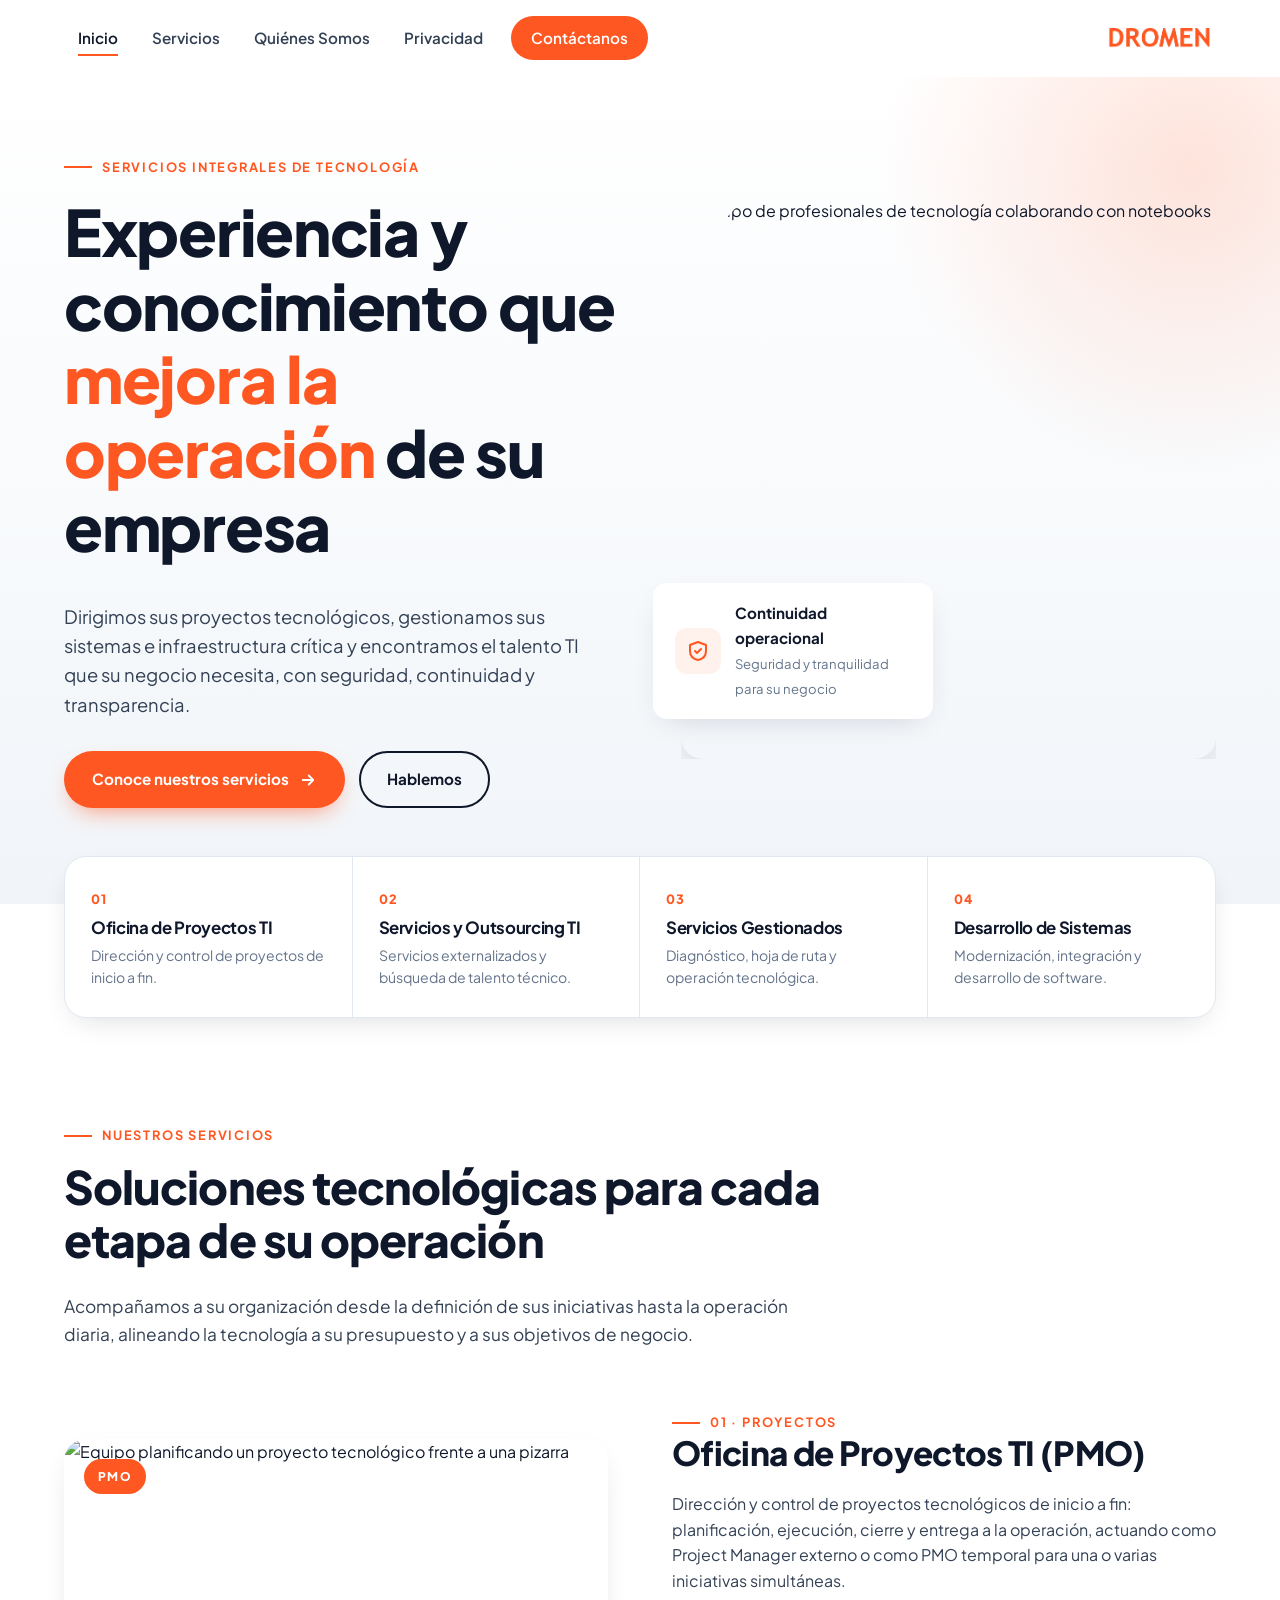
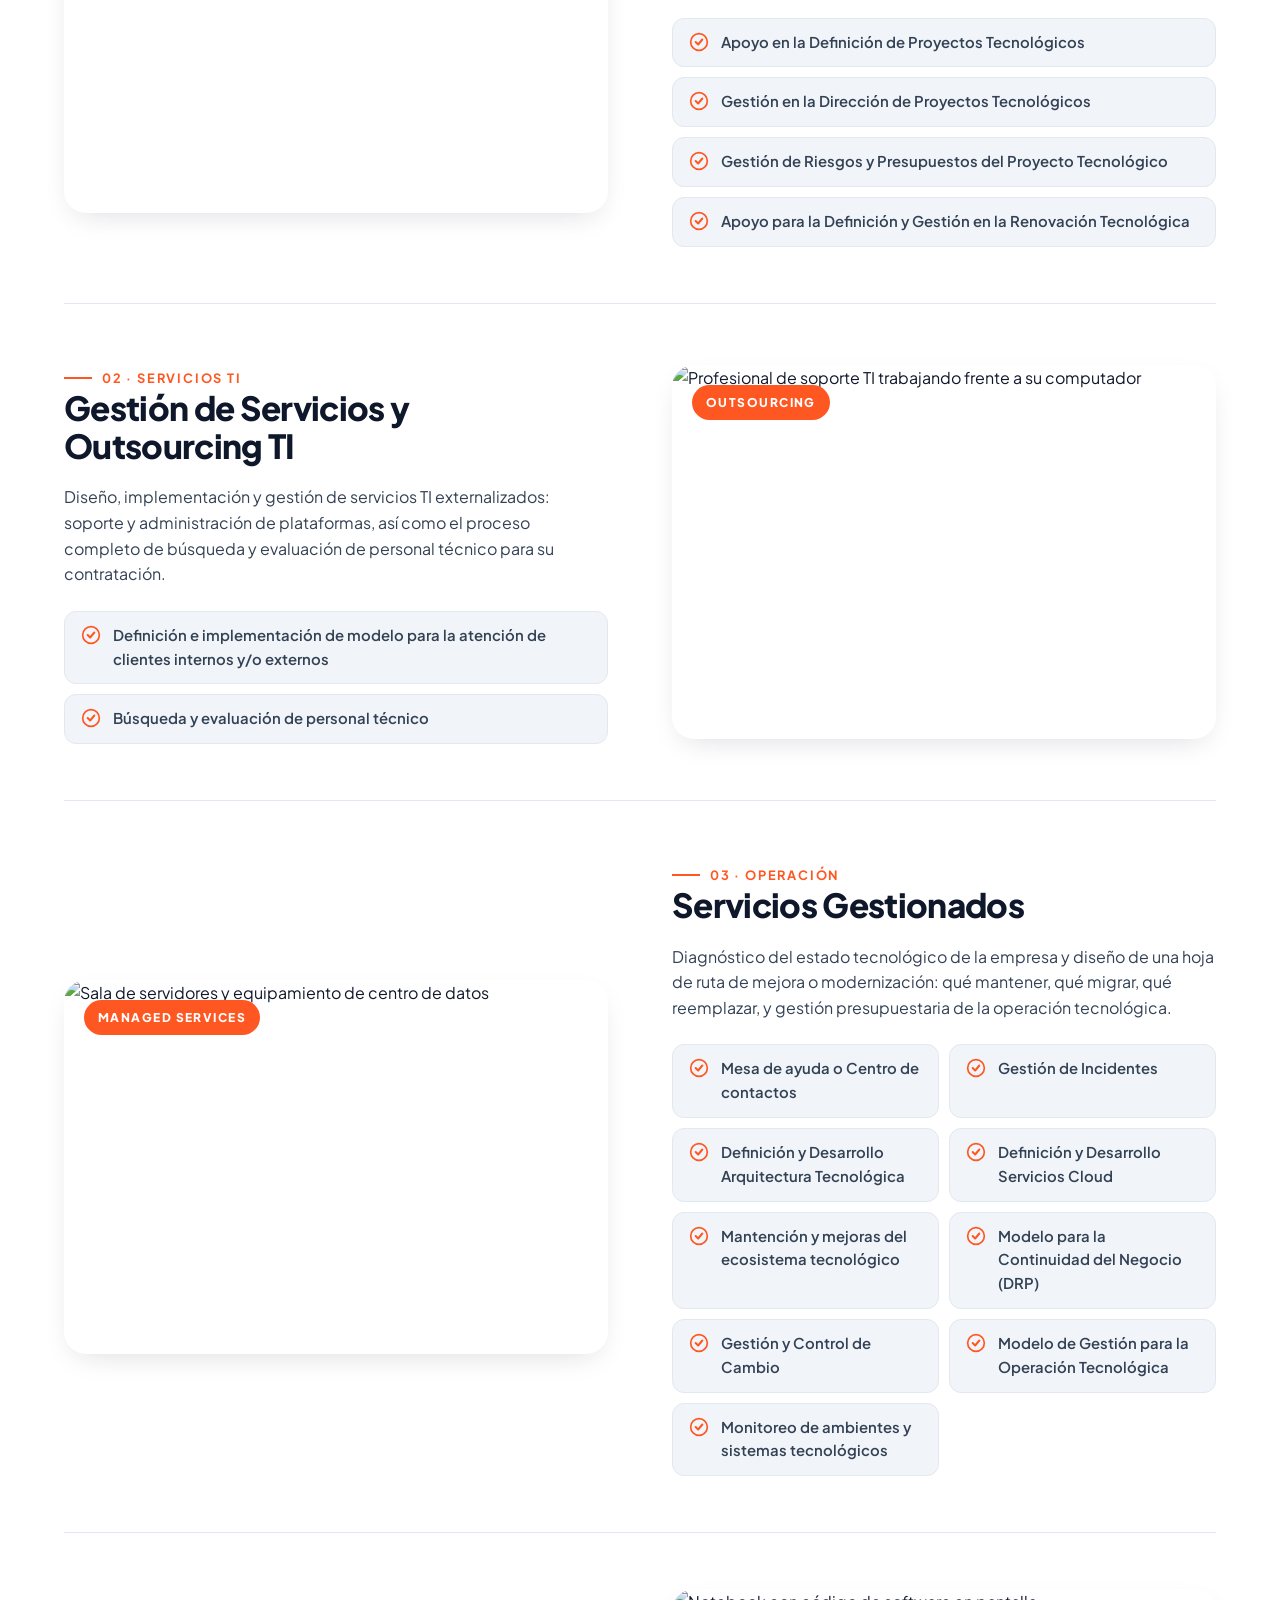
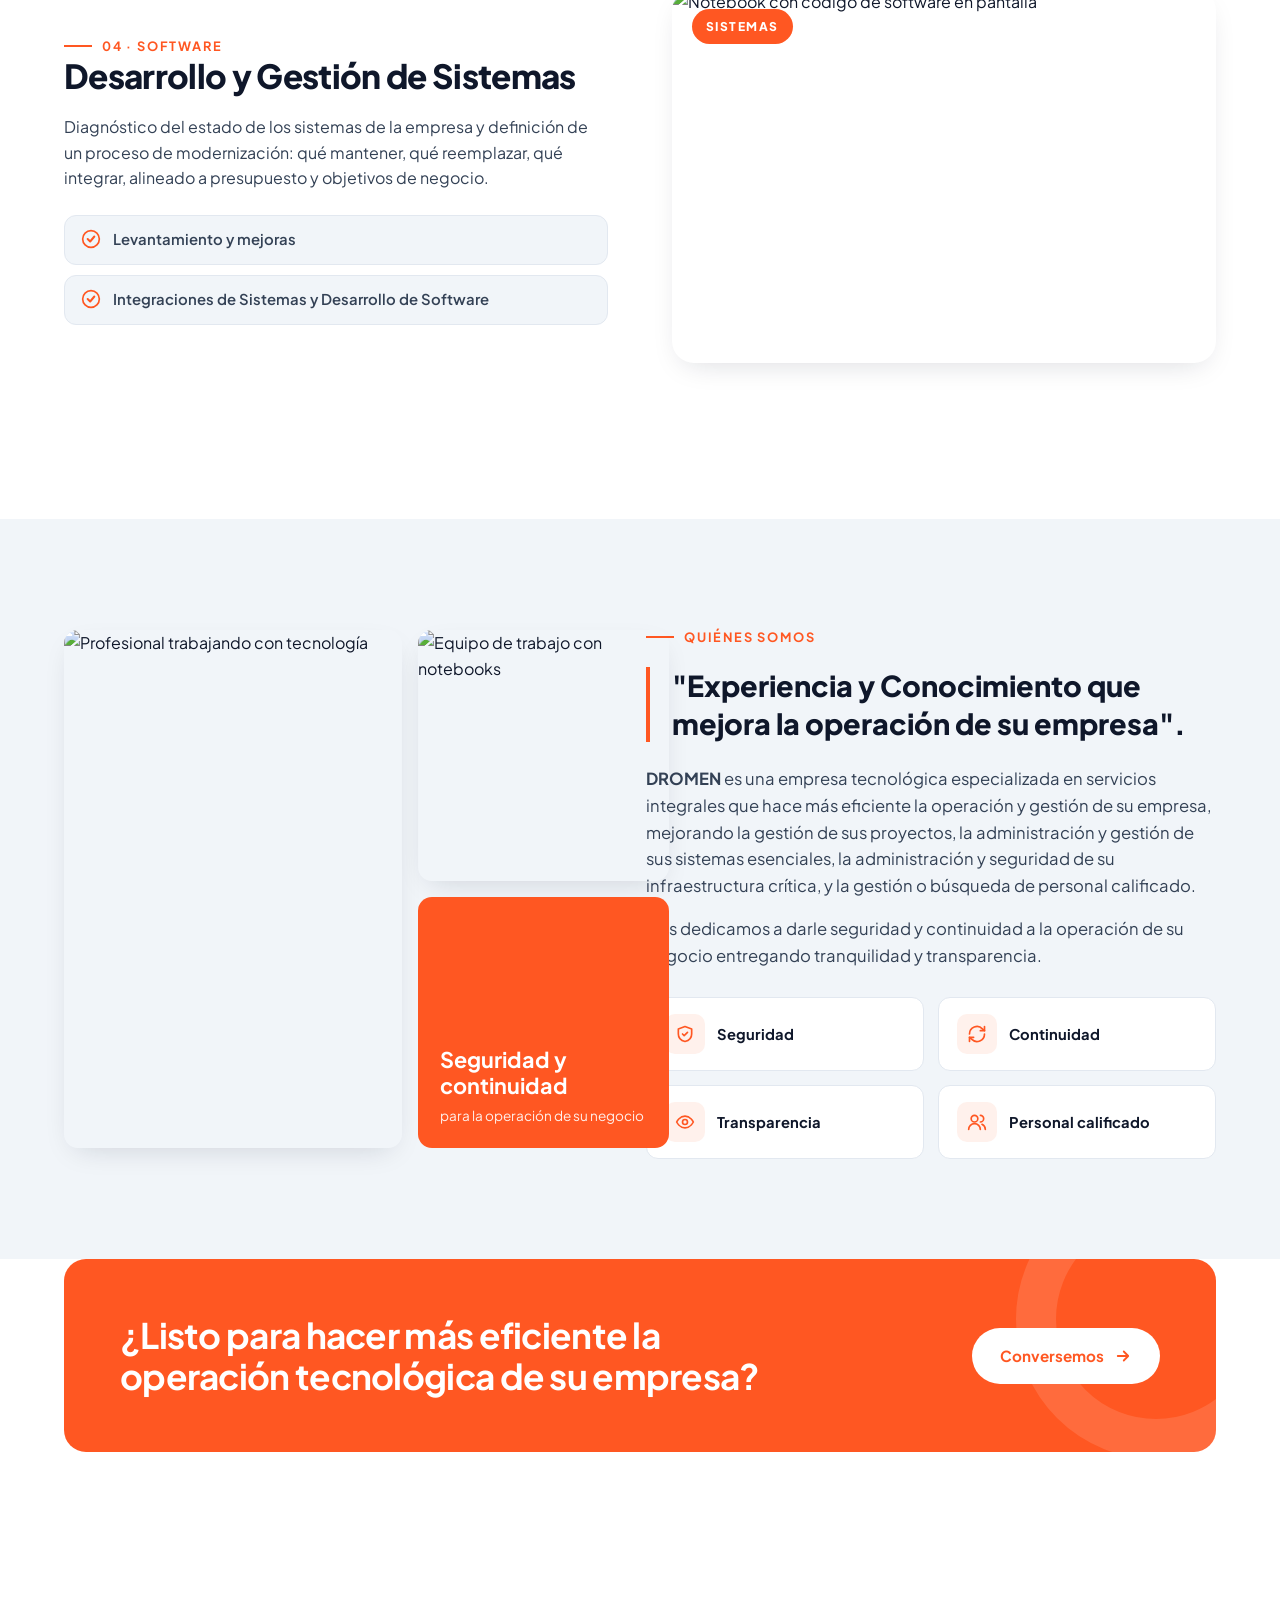
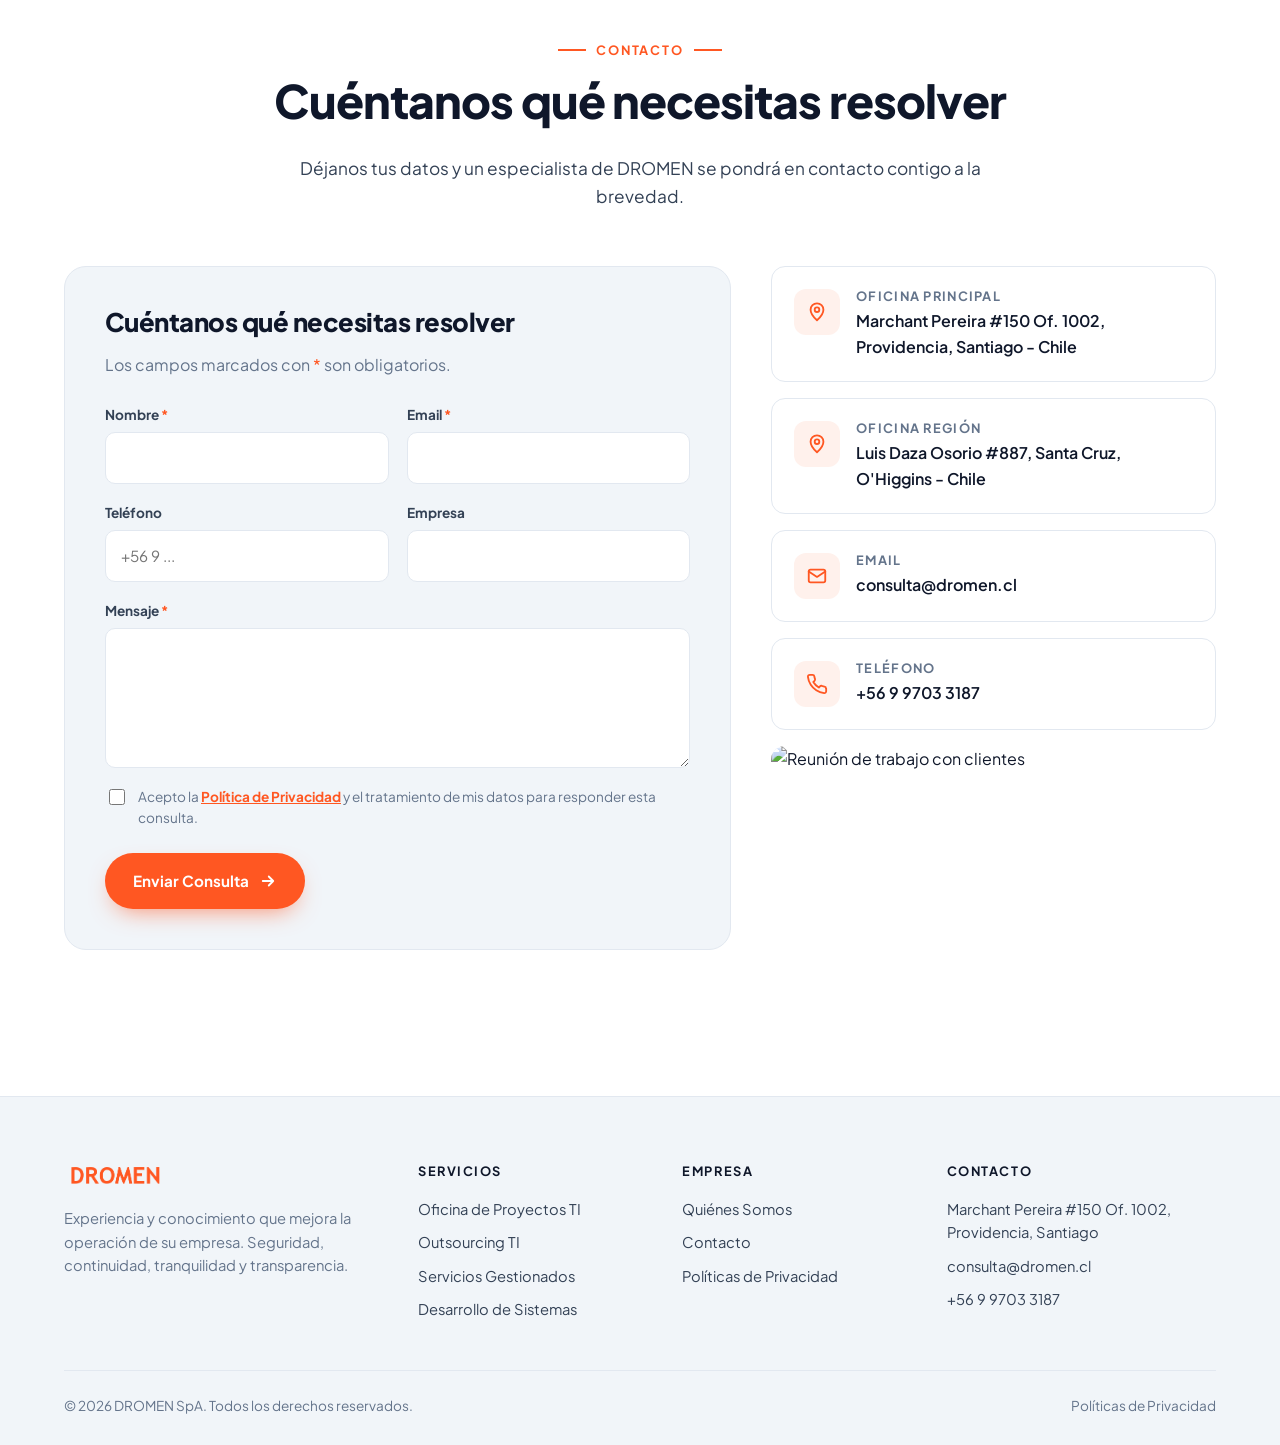
==== index.html @ 7f33d0d7 "Add DROMEN corporate website Responsive static site with home page (hero, services, about us, contac" ====
<!DOCTYPE html>
<html lang="es">
<head>
  <meta charset="UTF-8">
  <meta name="viewport" content="width=device-width, initial-scale=1.0">
  <title>DROMEN | Servicios Integrales de Tecnología</title>
  <meta name="description" content="DROMEN: Oficina de Proyectos TI (PMO), Outsourcing TI, Servicios Gestionados y Desarrollo de Sistemas. Experiencia y conocimiento que mejora la operación de su empresa.">
  <meta name="theme-color" content="#FF5722">
  <link rel="icon" type="image/png" href="assets/img/logo-dromen.png">
  <link rel="preconnect" href="https://fonts.googleapis.com">
  <link rel="preconnect" href="https://fonts.gstatic.com" crossorigin>
  <link href="https://fonts.googleapis.com/css2?family=Plus+Jakarta+Sans:wght@400;500;600;700;800&display=swap" rel="stylesheet">
  <link rel="stylesheet" href="assets/css/styles.css">
</head>
<body>

  <!-- Iconos SVG reutilizables -->
  <svg width="0" height="0" style="position:absolute" aria-hidden="true">
    <symbol id="i-check" viewBox="0 0 24 24" fill="none" stroke="currentColor" stroke-width="2.4" stroke-linecap="round" stroke-linejoin="round"><circle cx="12" cy="12" r="10" stroke-width="2"/><path d="m8 12 3 3 5-6"/></symbol>
    <symbol id="i-arrow" viewBox="0 0 24 24" fill="none" stroke="currentColor" stroke-width="2.4" stroke-linecap="round" stroke-linejoin="round"><path d="M5 12h14M13 6l6 6-6 6"/></symbol>
    <symbol id="i-shield" viewBox="0 0 24 24" fill="none" stroke="currentColor" stroke-width="2" stroke-linecap="round" stroke-linejoin="round"><path d="M12 3 4 6v6c0 5 3.5 8 8 9 4.5-1 8-4 8-9V6l-8-3Z"/><path d="m9 12 2 2 4-4"/></symbol>
    <symbol id="i-pin" viewBox="0 0 24 24" fill="none" stroke="currentColor" stroke-width="2" stroke-linecap="round" stroke-linejoin="round"><path d="M12 21s-7-6.2-7-11.5A7 7 0 0 1 19 9.5C19 14.8 12 21 12 21Z"/><circle cx="12" cy="9.5" r="2.5"/></symbol>
    <symbol id="i-mail" viewBox="0 0 24 24" fill="none" stroke="currentColor" stroke-width="2" stroke-linecap="round" stroke-linejoin="round"><rect x="3" y="5" width="18" height="14" rx="2"/><path d="m3 7 9 6 9-6"/></symbol>
    <symbol id="i-phone" viewBox="0 0 24 24" fill="none" stroke="currentColor" stroke-width="2" stroke-linecap="round" stroke-linejoin="round"><path d="M22 16.9v3a2 2 0 0 1-2.2 2 19.8 19.8 0 0 1-8.6-3.1 19.5 19.5 0 0 1-6-6A19.8 19.8 0 0 1 2.1 4.2 2 2 0 0 1 4.1 2h3a2 2 0 0 1 2 1.7c.1.9.4 1.8.7 2.7a2 2 0 0 1-.5 2.1L8 9.8a16 16 0 0 0 6 6l1.3-1.3a2 2 0 0 1 2.1-.4c.9.3 1.8.6 2.7.7a2 2 0 0 1 1.7 2Z"/></symbol>
    <symbol id="i-eye" viewBox="0 0 24 24" fill="none" stroke="currentColor" stroke-width="2" stroke-linecap="round" stroke-linejoin="round"><path d="M2 12s3.5-7 10-7 10 7 10 7-3.5 7-10 7S2 12 2 12Z"/><circle cx="12" cy="12" r="3"/></symbol>
    <symbol id="i-refresh" viewBox="0 0 24 24" fill="none" stroke="currentColor" stroke-width="2" stroke-linecap="round" stroke-linejoin="round"><path d="M21 12a9 9 0 0 1-15.5 6.2L3 16M3 12a9 9 0 0 1 15.5-6.2L21 8"/><path d="M21 3v5h-5M3 21v-5h5"/></symbol>
    <symbol id="i-users" viewBox="0 0 24 24" fill="none" stroke="currentColor" stroke-width="2" stroke-linecap="round" stroke-linejoin="round"><circle cx="9" cy="8" r="4"/><path d="M2 21a7 7 0 0 1 14 0M16 4a4 4 0 0 1 0 8M22 21a7 7 0 0 0-4-6.3"/></symbol>
    <symbol id="i-up" viewBox="0 0 24 24" fill="none" stroke="currentColor" stroke-width="2.4" stroke-linecap="round" stroke-linejoin="round"><path d="M12 19V5M6 11l6-6 6 6"/></symbol>
  </svg>

  <!-- ================= HEADER ================= -->
  <header class="site-header" id="top">
    <div class="container header-inner">
      <button class="nav-toggle" aria-label="Abrir menú" aria-expanded="false" aria-controls="main-nav">
        <span></span><span></span><span></span>
      </button>
      <nav class="main-nav" id="main-nav" aria-label="Navegación principal">
        <ul>
          <li><a href="#inicio">Inicio</a></li>
          <li><a href="#servicios">Servicios</a></li>
          <li><a href="#nosotros">Quiénes Somos</a></li>
          <li><a href="privacidad.html">Privacidad</a></li>
          <li><a href="#contacto" class="nav-cta">Contáctanos</a></li>
        </ul>
      </nav>
      <a href="#inicio" class="logo" aria-label="DROMEN - Inicio">
        <img src="assets/img/logo-dromen.png" alt="DROMEN" width="190" height="42">
      </a>
    </div>
  </header>

  <main>
    <!-- ================= HERO ================= -->
    <section class="hero" id="inicio">
      <div class="container hero-grid">
        <div class="hero-text reveal">
          <span class="eyebrow">Servicios integrales de tecnología</span>
          <h1>Experiencia y conocimiento que <span class="accent">mejora la operación</span> de su empresa</h1>
          <p class="hero-lead">Dirigimos sus proyectos tecnológicos, gestionamos sus sistemas e infraestructura crítica y encontramos el talento TI que su negocio necesita, con seguridad, continuidad y transparencia.</p>
          <div class="hero-actions">
            <a href="#servicios" class="btn btn-primary">Conoce nuestros servicios <svg><use href="#i-arrow"/></svg></a>
            <a href="#contacto" class="btn btn-outline">Hablemos</a>
          </div>
        </div>
        <div class="hero-media reveal">
          <div class="hero-deco"></div>
          <img class="main-img" src="https://images.unsplash.com/photo-1522071820081-009f0129c71c?auto=format&fit=crop&w=1100&q=75" alt="Equipo de profesionales de tecnología colaborando con notebooks">
          <div class="hero-badge">
            <div class="ico"><svg><use href="#i-shield"/></svg></div>
            <div><strong>Continuidad operacional</strong><span>Seguridad y tranquilidad para su negocio</span></div>
          </div>
        </div>
      </div>
    </section>

    <!-- ================= PILARES ================= -->
    <div class="pillars">
      <div class="container">
        <div class="pillars-grid reveal">
          <a class="pillar" href="#pmo"><span class="num">01</span><h3>Oficina de Proyectos TI</h3><p>Dirección y control de proyectos de inicio a fin.</p></a>
          <a class="pillar" href="#outsourcing"><span class="num">02</span><h3>Servicios y Outsourcing TI</h3><p>Servicios externalizados y búsqueda de talento técnico.</p></a>
          <a class="pillar" href="#gestionados"><span class="num">03</span><h3>Servicios Gestionados</h3><p>Diagnóstico, hoja de ruta y operación tecnológica.</p></a>
          <a class="pillar" href="#sistemas"><span class="num">04</span><h3>Desarrollo de Sistemas</h3><p>Modernización, integración y desarrollo de software.</p></a>
        </div>
      </div>
    </div>

    <!-- ================= SERVICIOS ================= -->
    <section class="services" id="servicios">
      <div class="container">
        <div class="section-head reveal">
          <span class="eyebrow">Nuestros servicios</span>
          <h2>Soluciones tecnológicas para cada etapa de su operación</h2>
          <p>Acompañamos a su organización desde la definición de sus iniciativas hasta la operación diaria, alineando la tecnología a su presupuesto y a sus objetivos de negocio.</p>
        </div>

        <!-- PMO -->
        <article class="service reveal" id="pmo">
          <div class="service-media">
            <img src="https://images.unsplash.com/photo-1552664730-d307ca884978?auto=format&fit=crop&w=1000&q=75" alt="Equipo planificando un proyecto tecnológico frente a una pizarra" loading="lazy">
            <span class="tag">PMO</span>
          </div>
          <div class="service-body">
            <span class="eyebrow">01 · Proyectos</span>
            <h3>Oficina de Proyectos TI (PMO)</h3>
            <p>Dirección y control de proyectos tecnológicos de inicio a fin: planificación, ejecución, cierre y entrega a la operación, actuando como Project Manager externo o como PMO temporal para una o varias iniciativas simultáneas.</p>
            <ul class="service-list">
              <li><svg><use href="#i-check"/></svg>Apoyo en la Definición de Proyectos Tecnológicos</li>
              <li><svg><use href="#i-check"/></svg>Gestión en la Dirección de Proyectos Tecnológicos</li>
              <li><svg><use href="#i-check"/></svg>Gestión de Riesgos y Presupuestos del Proyecto Tecnológico</li>
              <li><svg><use href="#i-check"/></svg>Apoyo para la Definición y Gestión en la Renovación Tecnológica</li>
            </ul>
          </div>
        </article>

        <!-- Outsourcing -->
        <article class="service reverse reveal" id="outsourcing">
          <div class="service-media">
            <img src="https://images.unsplash.com/photo-1573164713714-d95e436ab8d6?auto=format&fit=crop&w=1000&q=75" alt="Profesional de soporte TI trabajando frente a su computador" loading="lazy">
            <span class="tag">OUTSOURCING</span>
          </div>
          <div class="service-body">
            <span class="eyebrow">02 · Servicios TI</span>
            <h3>Gestión de Servicios y Outsourcing TI</h3>
            <p>Diseño, implementación y gestión de servicios TI externalizados: soporte y administración de plataformas, así como el proceso completo de búsqueda y evaluación de personal técnico para su contratación.</p>
            <ul class="service-list">
              <li><svg><use href="#i-check"/></svg>Definición e implementación de modelo para la atención de clientes internos y/o externos</li>
              <li><svg><use href="#i-check"/></svg>Búsqueda y evaluación de personal técnico</li>
            </ul>
          </div>
        </article>

        <!-- Servicios Gestionados -->
        <article class="service reveal" id="gestionados">
          <div class="service-media">
            <img src="https://images.unsplash.com/photo-1558494949-ef010cbdcc31?auto=format&fit=crop&w=1000&q=75" alt="Sala de servidores y equipamiento de centro de datos" loading="lazy">
            <span class="tag">MANAGED SERVICES</span>
          </div>
          <div class="service-body">
            <span class="eyebrow">03 · Operación</span>
            <h3>Servicios Gestionados</h3>
            <p>Diagnóstico del estado tecnológico de la empresa y diseño de una hoja de ruta de mejora o modernización: qué mantener, qué migrar, qué reemplazar, y gestión presupuestaria de la operación tecnológica.</p>
            <ul class="service-list cols">
              <li><svg><use href="#i-check"/></svg>Mesa de ayuda o Centro de contactos</li>
              <li><svg><use href="#i-check"/></svg>Gestión de Incidentes</li>
              <li><svg><use href="#i-check"/></svg>Definición y Desarrollo Arquitectura Tecnológica</li>
              <li><svg><use href="#i-check"/></svg>Definición y Desarrollo Servicios Cloud</li>
              <li><svg><use href="#i-check"/></svg>Mantención y mejoras del ecosistema tecnológico</li>
              <li><svg><use href="#i-check"/></svg>Modelo para la Continuidad del Negocio (DRP)</li>
              <li><svg><use href="#i-check"/></svg>Gestión y Control de Cambio</li>
              <li><svg><use href="#i-check"/></svg>Modelo de Gestión para la Operación Tecnológica</li>
              <li><svg><use href="#i-check"/></svg>Monitoreo de ambientes y sistemas tecnológicos</li>
            </ul>
          </div>
        </article>

        <!-- Sistemas -->
        <article class="service reverse reveal" id="sistemas">
          <div class="service-media">
            <img src="https://images.unsplash.com/photo-1517694712202-14dd9538aa97?auto=format&fit=crop&w=1000&q=75" alt="Notebook con código de software en pantalla" loading="lazy">
            <span class="tag">SISTEMAS</span>
          </div>
          <div class="service-body">
            <span class="eyebrow">04 · Software</span>
            <h3>Desarrollo y Gestión de Sistemas</h3>
            <p>Diagnóstico del estado de los sistemas de la empresa y definición de un proceso de modernización: qué mantener, qué reemplazar, qué integrar, alineado a presupuesto y objetivos de negocio.</p>
            <ul class="service-list">
              <li><svg><use href="#i-check"/></svg>Levantamiento y mejoras</li>
              <li><svg><use href="#i-check"/></svg>Integraciones de Sistemas y Desarrollo de Software</li>
            </ul>
          </div>
        </article>
      </div>
    </section>

    <!-- ================= QUIÉNES SOMOS ================= -->
    <section class="about" id="nosotros">
      <div class="container about-grid">
        <div class="about-media reveal">
          <img class="tall" src="https://images.unsplash.com/photo-1581091226825-a6a2a5aee158?auto=format&fit=crop&w=700&q=75" alt="Profesional trabajando con tecnología" loading="lazy">
          <img class="short" src="https://images.unsplash.com/photo-1519389950473-47ba0277781c?auto=format&fit=crop&w=600&q=75" alt="Equipo de trabajo con notebooks" loading="lazy">
          <div class="stat"><strong>Seguridad y continuidad</strong><span>para la operación de su negocio</span></div>
        </div>
        <div class="about-body reveal">
          <span class="eyebrow">Quiénes somos</span>
          <blockquote>"Experiencia y Conocimiento que mejora la operación de su empresa".</blockquote>
          <p><strong>DROMEN</strong> es una empresa tecnológica especializada en servicios integrales que hace más eficiente la operación y gestión de su empresa, mejorando la gestión de sus proyectos, la administración y gestión de sus sistemas esenciales, la administración y seguridad de su infraestructura crítica, y la gestión o búsqueda de personal calificado.</p>
          <p>Nos dedicamos a darle seguridad y continuidad a la operación de su negocio entregando tranquilidad y transparencia.</p>
          <div class="values">
            <div class="value"><div class="ico"><svg><use href="#i-shield"/></svg></div><strong>Seguridad</strong></div>
            <div class="value"><div class="ico"><svg><use href="#i-refresh"/></svg></div><strong>Continuidad</strong></div>
            <div class="value"><div class="ico"><svg><use href="#i-eye"/></svg></div><strong>Transparencia</strong></div>
            <div class="value"><div class="ico"><svg><use href="#i-users"/></svg></div><strong>Personal calificado</strong></div>
          </div>
        </div>
      </div>
    </section>

    <!-- ================= CTA ================= -->
    <div class="cta-band">
      <div class="container">
        <div class="cta-inner reveal">
          <h2>¿Listo para hacer más eficiente la operación tecnológica de su empresa?</h2>
          <a href="#contacto" class="btn">Conversemos <svg><use href="#i-arrow"/></svg></a>
        </div>
      </div>
    </div>

    <!-- ================= CONTACTO ================= -->
    <section class="contact" id="contacto">
      <div class="container">
        <div class="section-head center reveal">
          <span class="eyebrow">Contacto</span>
          <h2>Cuéntanos qué necesitas resolver</h2>
          <p>Déjanos tus datos y un especialista de DROMEN se pondrá en contacto contigo a la brevedad.</p>
        </div>

        <div class="contact-grid">
          <form class="contact-form reveal" id="contact-form" novalidate>
            <h3>Cuéntanos qué necesitas resolver</h3>
            <p class="sub">Los campos marcados con <span style="color:var(--primary)">*</span> son obligatorios.</p>
            <div class="form-grid">
              <div class="field">
                <label for="nombre">Nombre <span class="req">*</span></label>
                <input type="text" id="nombre" name="Nombre" autocomplete="name" required>
                <span class="error">Ingresa tu nombre.</span>
              </div>
              <div class="field">
                <label for="email">Email <span class="req">*</span></label>
                <input type="email" id="email" name="Email" autocomplete="email" required>
                <span class="error">Ingresa un email válido.</span>
              </div>
              <div class="field">
                <label for="telefono">Teléfono</label>
                <input type="tel" id="telefono" name="Teléfono" autocomplete="tel" placeholder="+56 9 ...">
                <span class="error">Ingresa un teléfono válido.</span>
              </div>
              <div class="field">
                <label for="empresa">Empresa</label>
                <input type="text" id="empresa" name="Empresa" autocomplete="organization">
              </div>
              <div class="field full">
                <label for="mensaje">Mensaje <span class="req">*</span></label>
                <textarea id="mensaje" name="Mensaje" required></textarea>
                <span class="error">Cuéntanos brevemente qué necesitas.</span>
              </div>
              <label class="consent">
                <input type="checkbox" id="consent" required>
                <span>Acepto la <a href="privacidad.html" target="_blank" rel="noopener">Política de Privacidad</a> y el tratamiento de mis datos para responder esta consulta.</span>
              </label>
              <input type="text" name="_honey" class="hp" tabindex="-1" autocomplete="off" aria-hidden="true">
            </div>
            <div class="form-actions">
              <button type="submit" class="btn btn-primary" id="submit-btn">Enviar Consulta <svg><use href="#i-arrow"/></svg></button>
              <div class="form-status" id="form-status" role="status" aria-live="polite"></div>
            </div>
          </form>

          <aside class="contact-info reveal" aria-label="Datos de contacto">
            <div class="info-card">
              <div class="ico"><svg><use href="#i-pin"/></svg></div>
              <div><h4>Oficina Principal</h4><p>Marchant Pereira #150 Of. 1002, Providencia, Santiago - Chile</p></div>
            </div>
            <div class="info-card">
              <div class="ico"><svg><use href="#i-pin"/></svg></div>
              <div><h4>Oficina Región</h4><p>Luis Daza Osorio #887, Santa Cruz, O'Higgins - Chile</p></div>
            </div>
            <div class="info-card">
              <div class="ico"><svg><use href="#i-mail"/></svg></div>
              <div><h4>Email</h4><a href="mailto:consulta@dromen.cl">consulta@dromen.cl</a></div>
            </div>
            <div class="info-card">
              <div class="ico"><svg><use href="#i-phone"/></svg></div>
              <div><h4>Teléfono</h4><a href="tel:+56997033187">+56 9 9703 3187</a></div>
            </div>
            <div class="contact-photo">
              <img src="https://images.unsplash.com/photo-1600880292203-757bb62b4baf?auto=format&fit=crop&w=800&q=75" alt="Reunión de trabajo con clientes" loading="lazy">
            </div>
          </aside>
        </div>
      </div>
    </section>
  </main>

  <!-- ================= FOOTER ================= -->
  <footer class="site-footer">
    <div class="container">
      <div class="footer-grid">
        <div>
          <a href="#inicio" class="logo"><img src="assets/img/logo-dromen.png" alt="DROMEN" width="160" height="35" style="height:30px"></a>
          <p>Experiencia y conocimiento que mejora la operación de su empresa. Seguridad, continuidad, tranquilidad y transparencia.</p>
        </div>
        <div>
          <h5>Servicios</h5>
          <ul>
            <li><a href="#pmo">Oficina de Proyectos TI</a></li>
            <li><a href="#outsourcing">Outsourcing TI</a></li>
            <li><a href="#gestionados">Servicios Gestionados</a></li>
            <li><a href="#sistemas">Desarrollo de Sistemas</a></li>
          </ul>
        </div>
        <div>
          <h5>Empresa</h5>
          <ul>
            <li><a href="#nosotros">Quiénes Somos</a></li>
            <li><a href="#contacto">Contacto</a></li>
            <li><a href="privacidad.html">Políticas de Privacidad</a></li>
          </ul>
        </div>
        <div>
          <h5>Contacto</h5>
          <ul>
            <li>Marchant Pereira #150 Of. 1002, Providencia, Santiago</li>
            <li><a href="mailto:consulta@dromen.cl">consulta@dromen.cl</a></li>
            <li><a href="tel:+56997033187">+56 9 9703 3187</a></li>
          </ul>
        </div>
      </div>
      <div class="footer-bottom">
        <span>© <span id="year">2026</span> DROMEN SpA. Todos los derechos reservados.</span>
        <a href="privacidad.html">Políticas de Privacidad</a>
      </div>
    </div>
  </footer>

  <button class="to-top" aria-label="Volver arriba"><svg><use href="#i-up"/></svg></button>

  <script src="assets/js/main.js"></script>
</body>
</html>
---- assets/css/styles.css ----
/* =========================================================
   DROMEN — Hoja de estilos principal
   Colores: #FF5722 (principal) · #F1F5F9 / #E2E8F0 (secundarios)
   ========================================================= */

:root {
  --primary: #FF5722;
  --primary-dark: #E64A19;
  --primary-soft: #FFF1EC;
  --bg: #FFFFFF;
  --bg-alt: #F1F5F9;
  --border: #E2E8F0;
  --ink: #0F172A;
  --ink-2: #334155;
  --muted: #64748B;
  --radius: 14px;
  --radius-lg: 22px;
  --shadow: 0 10px 30px -12px rgba(15, 23, 42, .18);
  --shadow-lg: 0 30px 60px -25px rgba(15, 23, 42, .30);
  --container: 1200px;
  --header-h: 76px;
}

*, *::before, *::after { box-sizing: border-box; }

html { scroll-behavior: smooth; scroll-padding-top: var(--header-h); }

body {
  margin: 0;
  font-family: "Plus Jakarta Sans", system-ui, -apple-system, "Segoe UI", Roboto, sans-serif;
  color: var(--ink);
  background: var(--bg);
  line-height: 1.6;
  -webkit-font-smoothing: antialiased;
}

img { max-width: 100%; display: block; }
a { color: inherit; text-decoration: none; }
h1, h2, h3, h4 { line-height: 1.15; margin: 0 0 .6em; letter-spacing: -.02em; }
p { margin: 0 0 1em; }

.container { width: 100%; max-width: var(--container); margin: 0 auto; padding: 0 24px; }

.eyebrow {
  display: inline-flex; align-items: center; gap: 10px;
  font-size: .8rem; font-weight: 700; letter-spacing: .14em; text-transform: uppercase;
  color: var(--primary);
}
.eyebrow::before { content: ""; width: 28px; height: 2px; background: var(--primary); }

.btn {
  display: inline-flex; align-items: center; justify-content: center; gap: 10px;
  padding: 14px 26px; border-radius: 999px; border: 2px solid transparent;
  font: inherit; font-weight: 700; font-size: .95rem; cursor: pointer;
  transition: background .2s, color .2s, border-color .2s, transform .2s, box-shadow .2s;
}
.btn svg { width: 18px; height: 18px; transition: transform .2s; }
.btn:hover svg { transform: translateX(4px); }
.btn-primary { background: var(--primary); color: #fff; box-shadow: 0 10px 24px -10px rgba(255, 87, 34, .7); }
.btn-primary:hover { background: var(--primary-dark); transform: translateY(-2px); }
.btn-outline { border-color: var(--ink); color: var(--ink); background: transparent; }
.btn-outline:hover { background: var(--ink); color: #fff; }

/* ---------- Header ---------- */
.site-header {
  position: sticky; top: 0; z-index: 100;
  background: rgba(255, 255, 255, .92);
  backdrop-filter: saturate(160%) blur(12px);
  border-bottom: 1px solid transparent;
  transition: border-color .3s, box-shadow .3s;
}
.site-header.scrolled { border-color: var(--border); box-shadow: 0 6px 20px -16px rgba(15, 23, 42, .4); }
.header-inner { height: var(--header-h); display: flex; align-items: center; justify-content: space-between; gap: 24px; }

.main-nav ul { list-style: none; display: flex; gap: 6px; margin: 0; padding: 0; }
.main-nav a {
  display: block; padding: 10px 14px; border-radius: 8px;
  font-weight: 600; font-size: .95rem; color: var(--ink-2);
  position: relative; transition: color .2s;
}
.main-nav a::after {
  content: ""; position: absolute; left: 14px; right: 14px; bottom: 4px; height: 2px;
  background: var(--primary); transform: scaleX(0); transform-origin: left; transition: transform .25s;
}
.main-nav a:hover, .main-nav a.active { color: var(--ink); }
.main-nav a:hover::after, .main-nav a.active::after { transform: scaleX(1); }
.main-nav .nav-cta { background: var(--primary); color: #fff; margin-left: 8px; border-radius: 999px; padding: 10px 20px; }
.main-nav .nav-cta::after { display: none; }
.main-nav .nav-cta:hover { background: var(--primary-dark); color: #fff; }

.logo { display: flex; align-items: center; margin-left: auto; }
.logo img { height: 34px; width: auto; }

.nav-toggle {
  display: none; width: 44px; height: 44px; border: 1px solid var(--border); border-radius: 10px;
  background: #fff; cursor: pointer; padding: 0; align-items: center; justify-content: center; flex-direction: column; gap: 5px;
}
.nav-toggle span { display: block; width: 20px; height: 2px; background: var(--ink); transition: transform .25s, opacity .25s; }
.nav-toggle[aria-expanded="true"] span:nth-child(1) { transform: translateY(7px) rotate(45deg); }
.nav-toggle[aria-expanded="true"] span:nth-child(2) { opacity: 0; }
.nav-toggle[aria-expanded="true"] span:nth-child(3) { transform: translateY(-7px) rotate(-45deg); }

/* ---------- Hero ---------- */
.hero {
  position: relative; overflow: hidden;
  background: linear-gradient(180deg, #fff 0%, var(--bg-alt) 100%);
  padding: 72px 0 96px;
}
.hero::before {
  content: ""; position: absolute; right: -220px; top: -220px; width: 620px; height: 620px; border-radius: 50%;
  background: radial-gradient(circle, rgba(255, 87, 34, .16) 0%, rgba(255, 87, 34, 0) 70%);
}
.hero-grid { position: relative; display: grid; grid-template-columns: 1.05fr 1fr; gap: 56px; align-items: center; }
.hero h1 { font-size: clamp(2.3rem, 5vw, 4rem); font-weight: 800; margin-top: 18px; }
.hero h1 .accent { color: var(--primary); }
.hero-lead { font-size: 1.15rem; color: var(--ink-2); max-width: 540px; margin-bottom: 32px; }
.hero-actions { display: flex; flex-wrap: wrap; gap: 14px; }

.hero-media { position: relative; }
.hero-media .main-img {
  border-radius: var(--radius-lg); box-shadow: var(--shadow-lg);
  aspect-ratio: 4 / 4.2; object-fit: cover; width: 100%;
  clip-path: polygon(12% 0, 100% 0, 100% 100%, 0 100%, 0 12%);
}
.hero-badge {
  position: absolute; left: -28px; bottom: 40px; background: #fff; border-radius: var(--radius);
  box-shadow: var(--shadow); padding: 18px 22px; display: flex; gap: 14px; align-items: center; max-width: 280px;
}
.hero-badge .ico { flex: none; width: 46px; height: 46px; border-radius: 12px; background: var(--primary-soft); color: var(--primary); display: grid; place-items: center; }
.hero-badge .ico svg { width: 24px; height: 24px; }
.hero-badge strong { display: block; font-size: .95rem; }
.hero-badge span { font-size: .82rem; color: var(--muted); }
.hero-deco {
  position: absolute; right: -18px; top: -18px; width: 120px; height: 120px; z-index: -1;
  background-image: radial-gradient(var(--primary) 2px, transparent 2px); background-size: 16px 16px; opacity: .45;
}

/* ---------- Pilares ---------- */
.pillars { margin-top: -48px; position: relative; z-index: 2; }
.pillars-grid {
  display: grid; grid-template-columns: repeat(4, 1fr);
  background: #fff; border: 1px solid var(--border); border-radius: var(--radius-lg); box-shadow: var(--shadow);
}
.pillar { padding: 28px 26px; border-right: 1px solid var(--border); transition: background .25s; display: block; }
.pillar:last-child { border-right: 0; }
.pillar:hover { background: var(--primary-soft); }
.pillar .num { font-size: .8rem; font-weight: 800; color: var(--primary); letter-spacing: .1em; }
.pillar h3 { font-size: 1.05rem; margin: 8px 0 6px; }
.pillar p { font-size: .88rem; color: var(--muted); margin: 0; }

/* ---------- Secciones ---------- */
section { padding: 100px 0; }
.section-head { max-width: 760px; margin-bottom: 56px; }
.section-head h2 { font-size: clamp(1.9rem, 3.6vw, 2.9rem); font-weight: 800; margin-top: 14px; }
.section-head p { color: var(--ink-2); font-size: 1.08rem; }
.section-head.center { margin-left: auto; margin-right: auto; text-align: center; }
.section-head.center .eyebrow::after { content: ""; width: 28px; height: 2px; background: var(--primary); }

/* ---------- Servicios ---------- */
.services { background: #fff; }
.service {
  display: grid; grid-template-columns: 1fr 1fr; gap: 64px; align-items: center;
  padding: 56px 0; border-top: 1px solid var(--border);
}
.service:first-of-type { border-top: 0; padding-top: 0; }
.service.reverse .service-media { order: 2; }
.service-media { position: relative; }
.service-media img { width: 100%; aspect-ratio: 16 / 11; object-fit: cover; border-radius: var(--radius-lg); box-shadow: var(--shadow); }
.service-media .tag {
  position: absolute; top: 20px; left: 20px; background: var(--primary); color: #fff;
  font-size: .75rem; font-weight: 800; letter-spacing: .12em; padding: 8px 14px; border-radius: 999px;
}
.service-body h3 { font-size: clamp(1.5rem, 2.6vw, 2.1rem); font-weight: 800; }
.service-body > p { color: var(--ink-2); }
.service-list { list-style: none; padding: 0; margin: 24px 0 0; display: grid; gap: 10px; }
.service-list.cols { grid-template-columns: 1fr 1fr; }
.service-list li {
  display: flex; gap: 12px; align-items: flex-start;
  background: var(--bg-alt); border: 1px solid var(--border); border-radius: 12px;
  padding: 12px 16px; font-weight: 600; font-size: .93rem; color: var(--ink-2);
  transition: border-color .2s, background .2s, transform .2s;
}
.service-list li:hover { border-color: var(--primary); background: #fff; transform: translateX(3px); }
.service-list li svg { flex: none; width: 20px; height: 20px; color: var(--primary); margin-top: 1px; }

/* ---------- Quiénes somos ---------- */
.about { background: var(--bg-alt); }
.about-grid { display: grid; grid-template-columns: 1fr 1.1fr; gap: 64px; align-items: center; }
.about-media { position: relative; display: grid; grid-template-columns: 1fr 1fr; gap: 16px; }
.about-media img { border-radius: var(--radius); object-fit: cover; width: 100%; height: 100%; box-shadow: var(--shadow); }
.about-media .tall { grid-row: span 2; aspect-ratio: 3 / 4.6; }
.about-media .short { aspect-ratio: 1 / 1; }
.about-media .stat {
  background: var(--primary); color: #fff; border-radius: var(--radius); padding: 22px;
  display: flex; flex-direction: column; justify-content: flex-end; aspect-ratio: 1 / 1;
}
.about-media .stat strong { font-size: 1.35rem; line-height: 1.2; }
.about-media .stat span { font-size: .85rem; opacity: .9; margin-top: 6px; }
.about blockquote {
  margin: 20px 0 24px; padding: 0 0 0 22px; border-left: 4px solid var(--primary);
  font-size: clamp(1.35rem, 2.4vw, 1.8rem); font-weight: 800; line-height: 1.3; color: var(--ink);
}
.about-body p { color: var(--ink-2); font-size: 1.04rem; }
.values { display: grid; grid-template-columns: repeat(2, 1fr); gap: 14px; margin-top: 28px; }
.value { background: #fff; border: 1px solid var(--border); border-radius: 12px; padding: 16px 18px; display: flex; gap: 12px; align-items: center; }
.value .ico { flex: none; width: 40px; height: 40px; border-radius: 10px; background: var(--primary-soft); color: var(--primary); display: grid; place-items: center; }
.value .ico svg { width: 20px; height: 20px; }
.value strong { font-size: .92rem; }

/* ---------- Banner CTA ---------- */
.cta-band { padding: 0; }
.cta-inner {
  position: relative; overflow: hidden; border-radius: var(--radius-lg);
  background: var(--primary); color: #fff; padding: 56px 56px;
  display: flex; align-items: center; justify-content: space-between; gap: 32px; flex-wrap: wrap;
  transform: translateY(50%);
}
.cta-inner::after {
  content: ""; position: absolute; right: -80px; top: -80px; width: 280px; height: 280px; border-radius: 50%;
  border: 40px solid rgba(255, 255, 255, .12);
}
.cta-inner h2 { font-size: clamp(1.5rem, 3vw, 2.2rem); margin: 0; max-width: 640px; position: relative; z-index: 1; }
.cta-inner .btn { background: #fff; color: var(--primary); position: relative; z-index: 1; }
.cta-inner .btn:hover { background: var(--ink); color: #fff; }

/* ---------- Contacto ---------- */
.contact { background: #fff; padding-top: 180px; }
.contact-grid { display: grid; grid-template-columns: 1.5fr 1fr; gap: 40px; align-items: start; }
.contact-form {
  background: var(--bg-alt); border: 1px solid var(--border); border-radius: var(--radius-lg); padding: 40px;
}
.contact-form h3 { font-size: 1.6rem; font-weight: 800; }
.contact-form .sub { color: var(--muted); margin-bottom: 26px; }
.form-grid { display: grid; grid-template-columns: 1fr 1fr; gap: 18px; }
.field { display: flex; flex-direction: column; gap: 6px; }
.field.full { grid-column: 1 / -1; }
.field label { font-size: .85rem; font-weight: 700; color: var(--ink-2); }
.field label .req { color: var(--primary); }
.field input, .field textarea {
  font: inherit; font-size: .95rem; color: var(--ink);
  background: #fff; border: 1.5px solid var(--border); border-radius: 10px; padding: 13px 15px;
  transition: border-color .2s, box-shadow .2s; width: 100%;
}
.field textarea { min-height: 140px; resize: vertical; }
.field input:focus, .field textarea:focus { outline: none; border-color: var(--primary); box-shadow: 0 0 0 4px rgba(255, 87, 34, .15); }
.field.invalid input, .field.invalid textarea { border-color: #DC2626; }
.field .error { font-size: .78rem; color: #DC2626; min-height: 0; display: none; }
.field.invalid .error { display: block; }
.consent { grid-column: 1 / -1; display: flex; gap: 10px; align-items: flex-start; font-size: .85rem; color: var(--muted); }
.consent input { margin-top: 3px; accent-color: var(--primary); width: 16px; height: 16px; flex: none; }
.consent a { color: var(--primary); font-weight: 700; text-decoration: underline; }
.hp { position: absolute !important; left: -9999px !important; }
.form-actions { margin-top: 24px; display: flex; align-items: center; gap: 16px; flex-wrap: wrap; }
.form-actions .btn[disabled] { opacity: .7; cursor: wait; transform: none; }
.form-status { font-size: .92rem; font-weight: 600; border-radius: 10px; padding: 0; }
.form-status.ok { color: #15803D; background: #F0FDF4; border: 1px solid #BBF7D0; padding: 12px 16px; }
.form-status.err { color: #B91C1C; background: #FEF2F2; border: 1px solid #FECACA; padding: 12px 16px; }

.contact-info { display: grid; gap: 16px; }
.info-card {
  display: flex; gap: 16px; align-items: flex-start; padding: 22px;
  border: 1px solid var(--border); border-radius: var(--radius); background: #fff; transition: border-color .2s, box-shadow .2s;
}
.info-card:hover { border-color: var(--primary); box-shadow: var(--shadow); }
.info-card .ico { flex: none; width: 46px; height: 46px; border-radius: 12px; background: var(--primary-soft); color: var(--primary); display: grid; place-items: center; }
.info-card .ico svg { width: 22px; height: 22px; }
.info-card h4 { font-size: .8rem; letter-spacing: .1em; text-transform: uppercase; color: var(--muted); margin: 0 0 4px; }
.info-card p, .info-card a { margin: 0; font-weight: 600; color: var(--ink); word-break: break-word; }
.info-card a:hover { color: var(--primary); }
.contact-photo { border-radius: var(--radius); overflow: hidden; aspect-ratio: 16 / 9; }
.contact-photo img { width: 100%; height: 100%; object-fit: cover; }

/* ---------- Footer ---------- */
.site-footer { background: var(--bg-alt); border-top: 1px solid var(--border); padding: 64px 0 28px; }
.footer-grid { display: grid; grid-template-columns: 1.4fr 1fr 1fr 1.2fr; gap: 40px; }
.site-footer .logo { margin: 0 0 16px; }
.site-footer p { color: var(--muted); font-size: .92rem; }
.site-footer h5 { font-size: .8rem; letter-spacing: .12em; text-transform: uppercase; color: var(--ink); margin: 0 0 16px; }
.site-footer ul { list-style: none; padding: 0; margin: 0; display: grid; gap: 10px; }
.site-footer ul a, .site-footer ul li { color: var(--ink-2); font-size: .92rem; }
.site-footer ul a:hover { color: var(--primary); }
.footer-bottom {
  margin-top: 48px; padding-top: 24px; border-top: 1px solid var(--border);
  display: flex; justify-content: space-between; gap: 16px; flex-wrap: wrap; font-size: .85rem; color: var(--muted);
}
.footer-bottom a:hover { color: var(--primary); }

/* ---------- Política de privacidad ---------- */
.page-hero { background: linear-gradient(180deg, #fff 0%, var(--bg-alt) 100%); padding: 72px 0 56px; border-bottom: 1px solid var(--border); }
.page-hero h1 { font-size: clamp(2rem, 4.4vw, 3.2rem); font-weight: 800; margin-top: 14px; }
.page-hero p { color: var(--ink-2); max-width: 760px; font-size: 1.08rem; margin: 0; }
.breadcrumb { font-size: .85rem; color: var(--muted); margin-bottom: 8px; }
.breadcrumb a { color: var(--primary); font-weight: 600; }
.policy { padding: 64px 0 100px; }
.policy-grid { display: grid; grid-template-columns: 260px 1fr; gap: 56px; align-items: start; }
.policy-toc { position: sticky; top: calc(var(--header-h) + 24px); background: var(--bg-alt); border: 1px solid var(--border); border-radius: var(--radius); padding: 22px; }
.policy-toc h4 { font-size: .8rem; letter-spacing: .12em; text-transform: uppercase; color: var(--muted); }
.policy-toc ol { margin: 0; padding: 0; list-style: none; display: grid; gap: 4px; }
.policy-toc a { display: block; font-size: .88rem; color: var(--ink-2); padding: 6px 10px; border-radius: 8px; }
.policy-toc a:hover { background: #fff; color: var(--primary); }
.policy-content article { padding: 28px 0; border-bottom: 1px solid var(--border); }
.policy-content article:first-child { padding-top: 0; }
.policy-content article:last-child { border-bottom: 0; }
.policy-content h2 { font-size: 1.35rem; display: flex; gap: 14px; align-items: baseline; }
.policy-content h2 .letter {
  flex: none; width: 34px; height: 34px; border-radius: 10px; background: var(--primary-soft); color: var(--primary);
  display: inline-grid; place-items: center; font-size: .95rem; font-weight: 800;
}
.policy-content p, .policy-content li { color: var(--ink-2); }
.policy-content ul { padding-left: 20px; margin: 0; }
.policy-content li { margin-bottom: 6px; }
.policy-content li::marker { color: var(--primary); }
.policy-content a { color: var(--primary); font-weight: 700; }

/* ---------- Animaciones ---------- */
.reveal { opacity: 0; transform: translateY(24px); transition: opacity .7s ease, transform .7s ease; }
.reveal.visible { opacity: 1; transform: none; }
@media (prefers-reduced-motion: reduce) {
  html { scroll-behavior: auto; }
  .reveal { opacity: 1; transform: none; transition: none; }
}

.to-top {
  position: fixed; right: 20px; bottom: 20px; width: 46px; height: 46px; border-radius: 50%; border: 0;
  background: var(--primary); color: #fff; display: grid; place-items: center; cursor: pointer;
  box-shadow: 0 10px 24px -10px rgba(255, 87, 34, .8); opacity: 0; pointer-events: none; transition: opacity .3s, transform .3s; z-index: 90;
}
.to-top.show { opacity: 1; pointer-events: auto; }
.to-top:hover { transform: translateY(-3px); }
.to-top svg { width: 20px; height: 20px; }

/* ---------- Responsivo ---------- */
@media (max-width: 1080px) {
  .pillars-grid { grid-template-columns: repeat(2, 1fr); }
  .pillar:nth-child(2) { border-right: 0; }
  .pillar:nth-child(-n+2) { border-bottom: 1px solid var(--border); }
  .footer-grid { grid-template-columns: 1fr 1fr; }
}

@media (max-width: 960px) {
  :root { --header-h: 68px; }
  .nav-toggle { display: inline-flex; }
  .main-nav {
    position: fixed; top: var(--header-h); left: 0; right: 0; bottom: 0;
    background: #fff; padding: 24px; transform: translateX(-100%); transition: transform .3s ease; overflow-y: auto;
    border-top: 1px solid var(--border);
  }
  .main-nav.open { transform: none; }
  .main-nav ul { flex-direction: column; gap: 4px; }
  .main-nav a { font-size: 1.1rem; padding: 14px 12px; border-bottom: 1px solid var(--border); border-radius: 0; }
  .main-nav a::after { display: none; }
  .main-nav .nav-cta { margin: 16px 0 0; text-align: center; border-radius: 999px; border-bottom: 0; }
  body.nav-open { overflow: hidden; }

  .hero { padding: 48px 0 88px; }
  .hero-grid, .service, .about-grid, .contact-grid, .policy-grid { grid-template-columns: 1fr; gap: 40px; }
  .hero-media { max-width: 560px; }
  .hero-badge { left: 16px; bottom: 16px; }
  .service.reverse .service-media { order: 0; }
  .policy-toc { position: static; }
  section { padding: 72px 0; }
  .contact { padding-top: 150px; }
}

@media (max-width: 640px) {
  .container { padding: 0 16px; }
  .logo img { height: 28px; }
  .pillars-grid { grid-template-columns: 1fr; }
  .pillar { border-right: 0 !important; border-bottom: 1px solid var(--border); }
  .pillar:last-child { border-bottom: 0; }
  .service-list.cols, .form-grid, .values { grid-template-columns: 1fr; }
  .contact-form { padding: 26px 20px; }
  .cta-inner { padding: 36px 26px; }
  .footer-grid { grid-template-columns: 1fr; gap: 28px; }
  .hero-actions .btn { width: 100%; }
  .hero-badge { position: relative; left: 0; bottom: 0; margin-top: -40px; margin-left: 16px; }
  .hero-media .main-img { aspect-ratio: 4 / 3.4; }
}
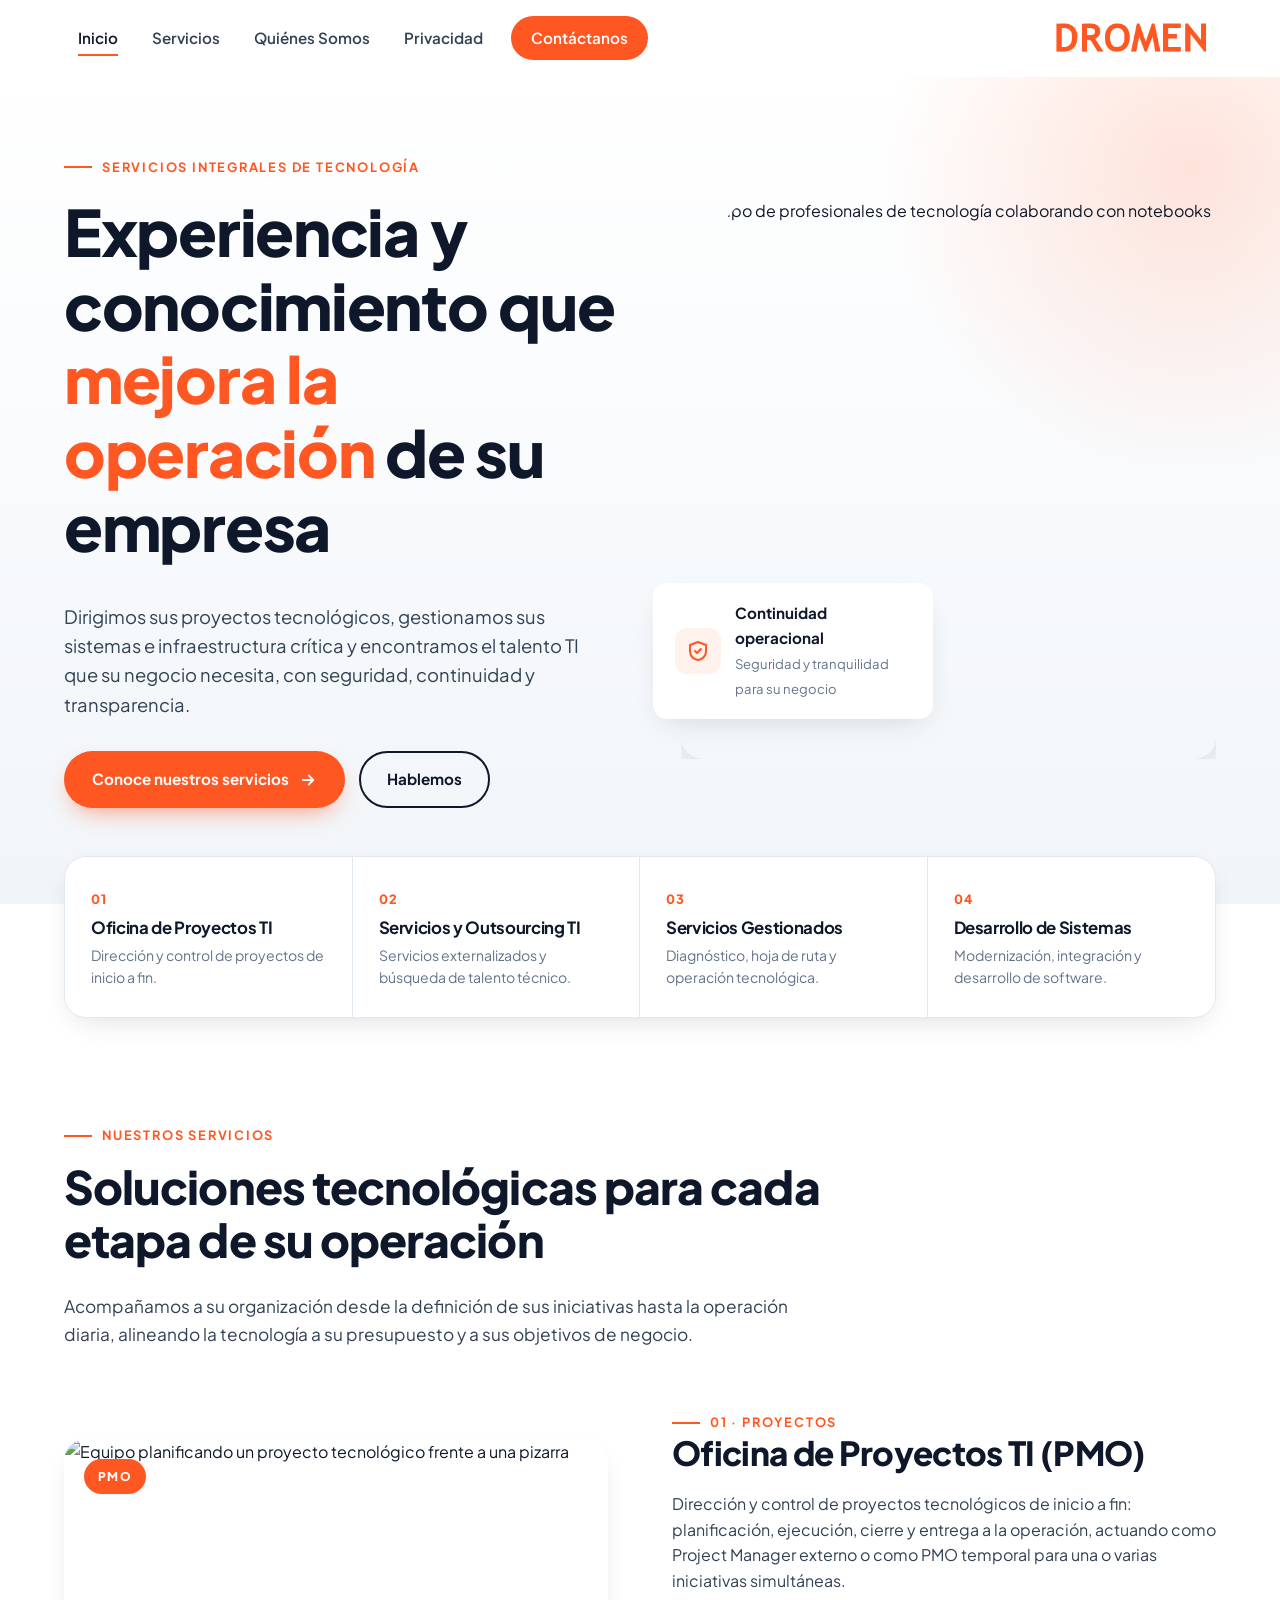
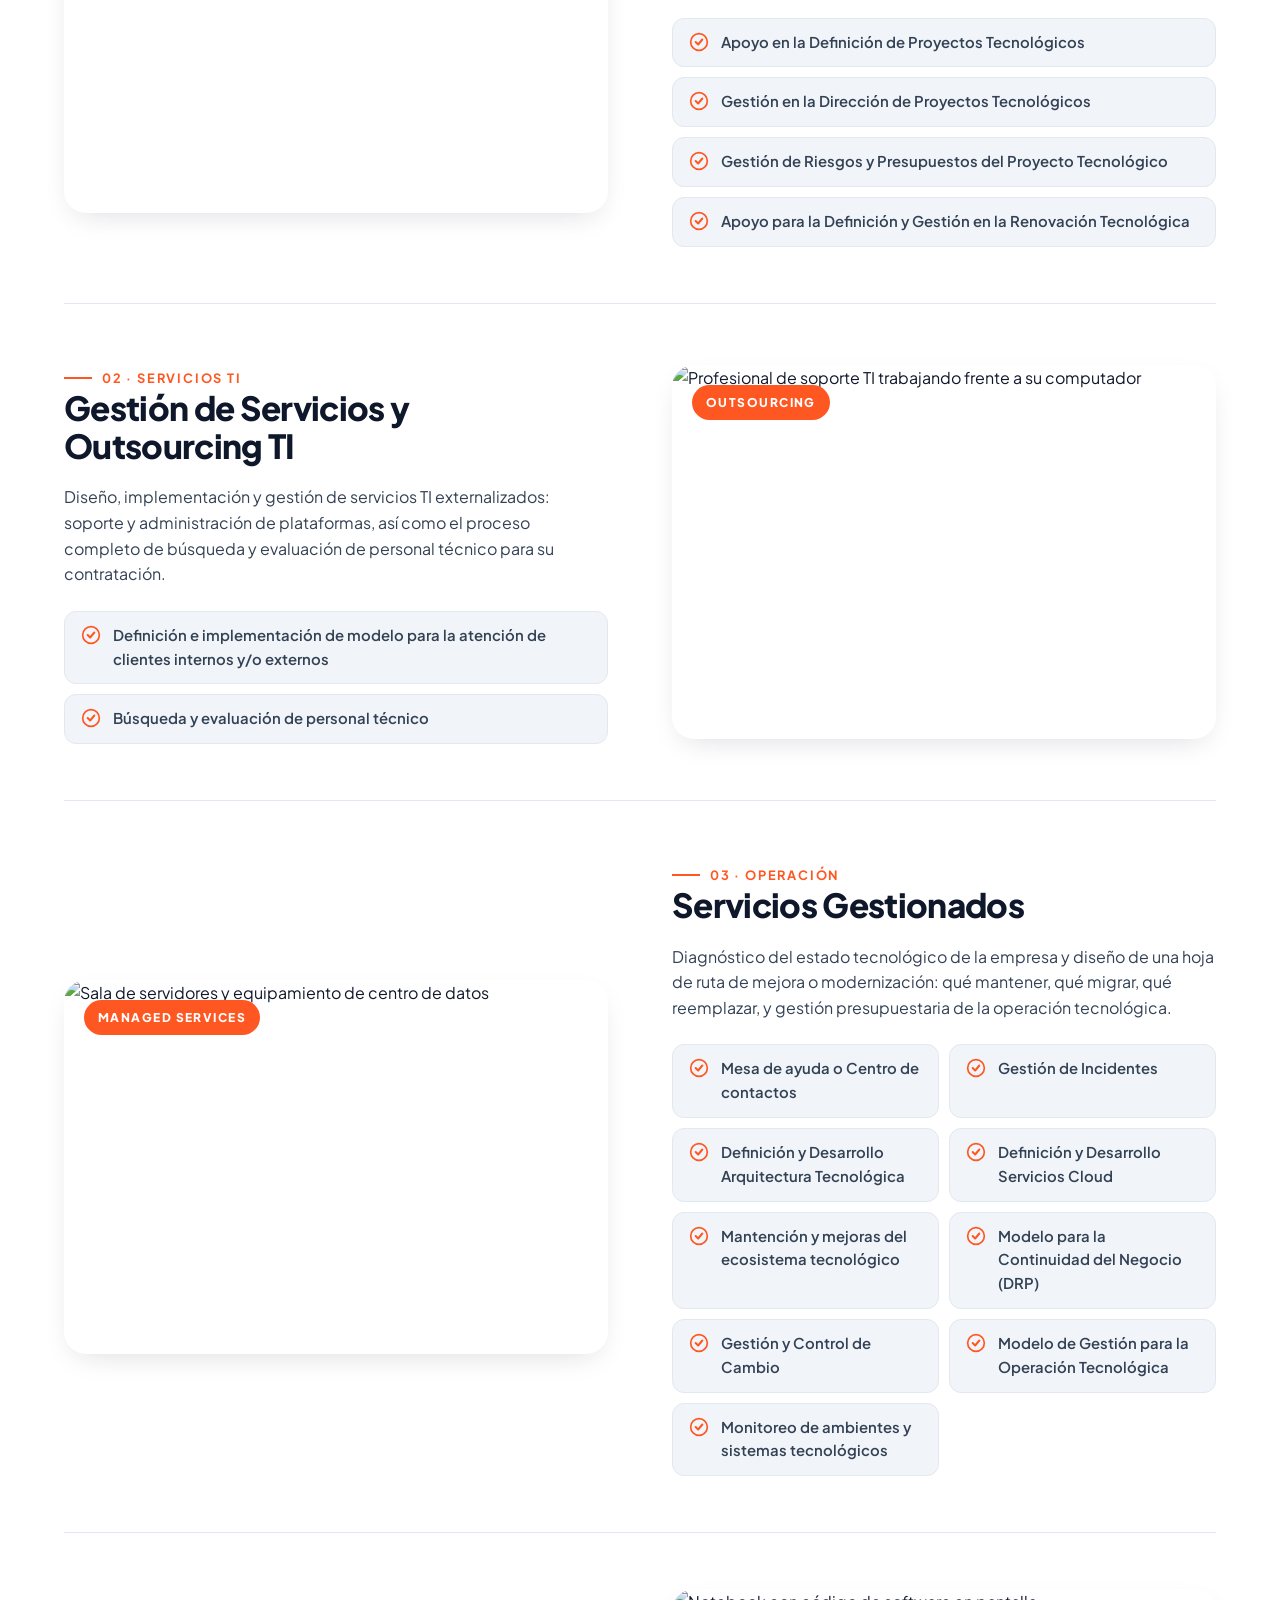
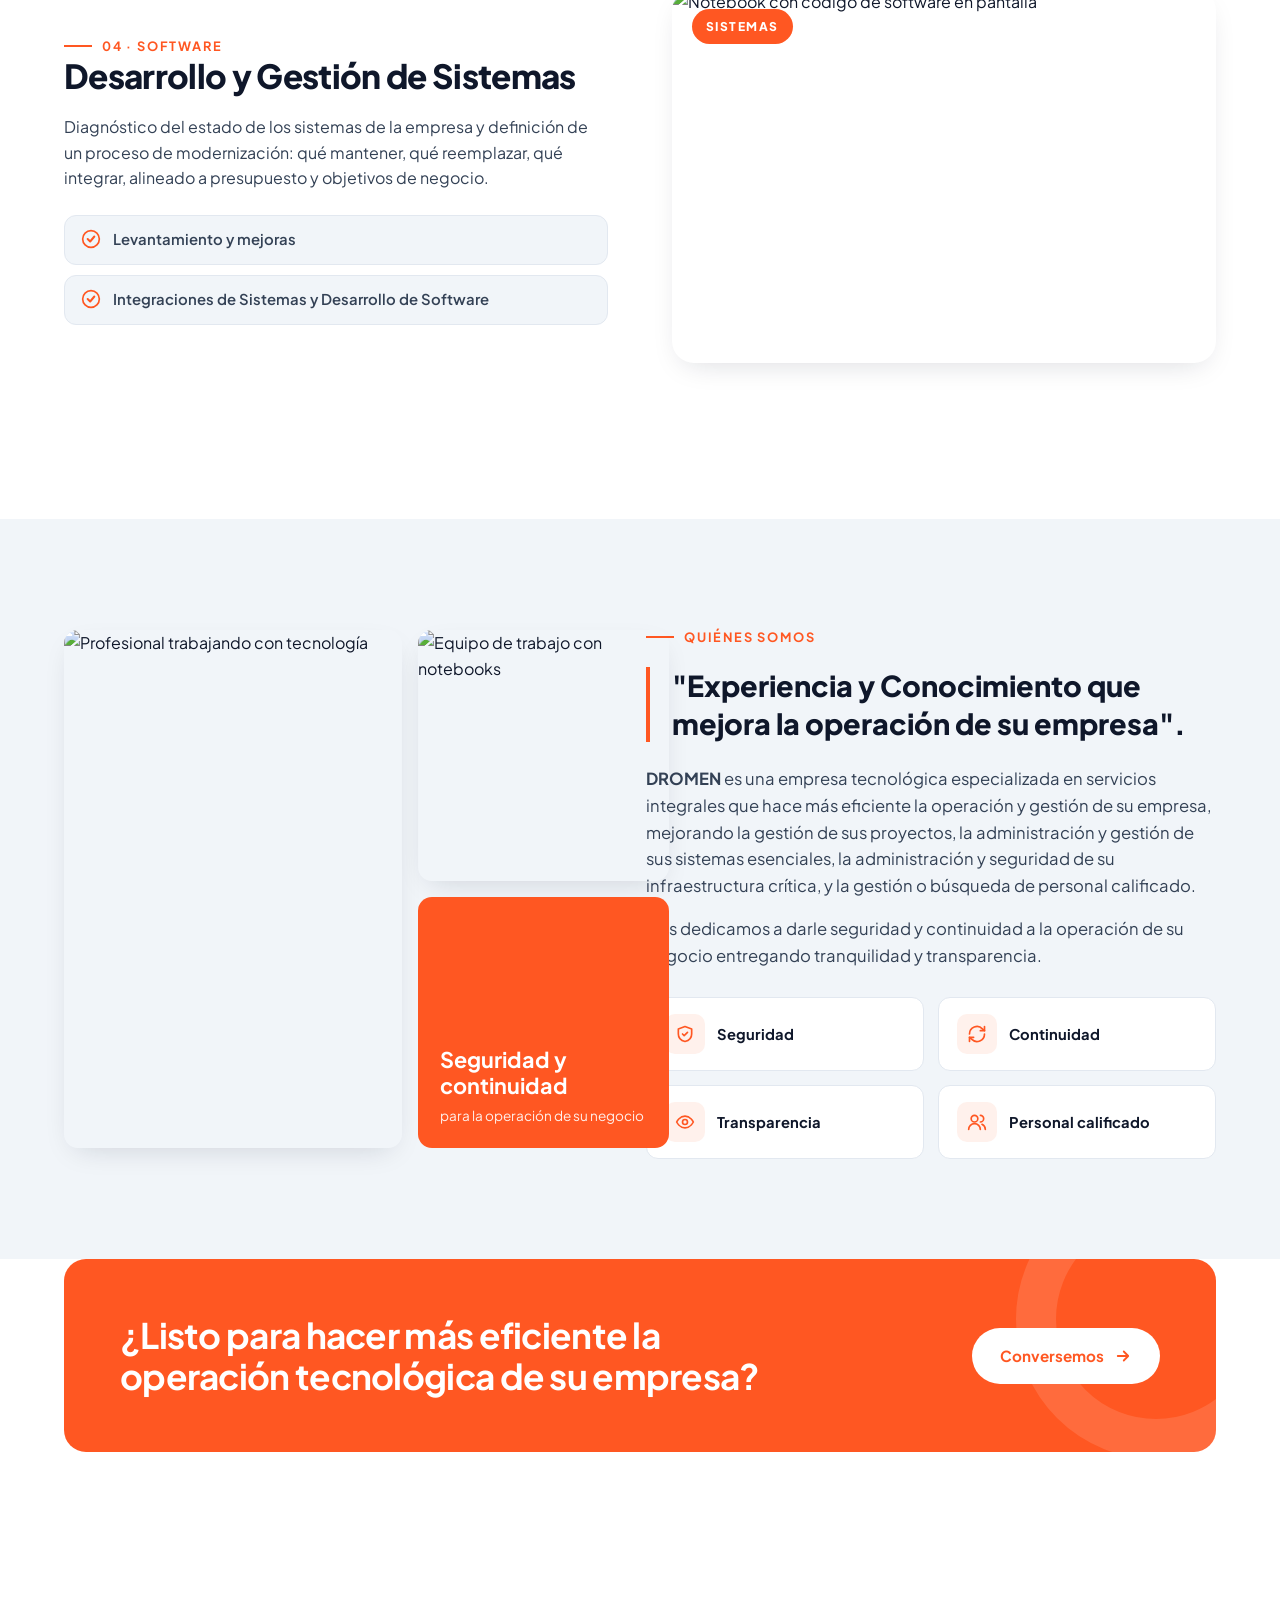
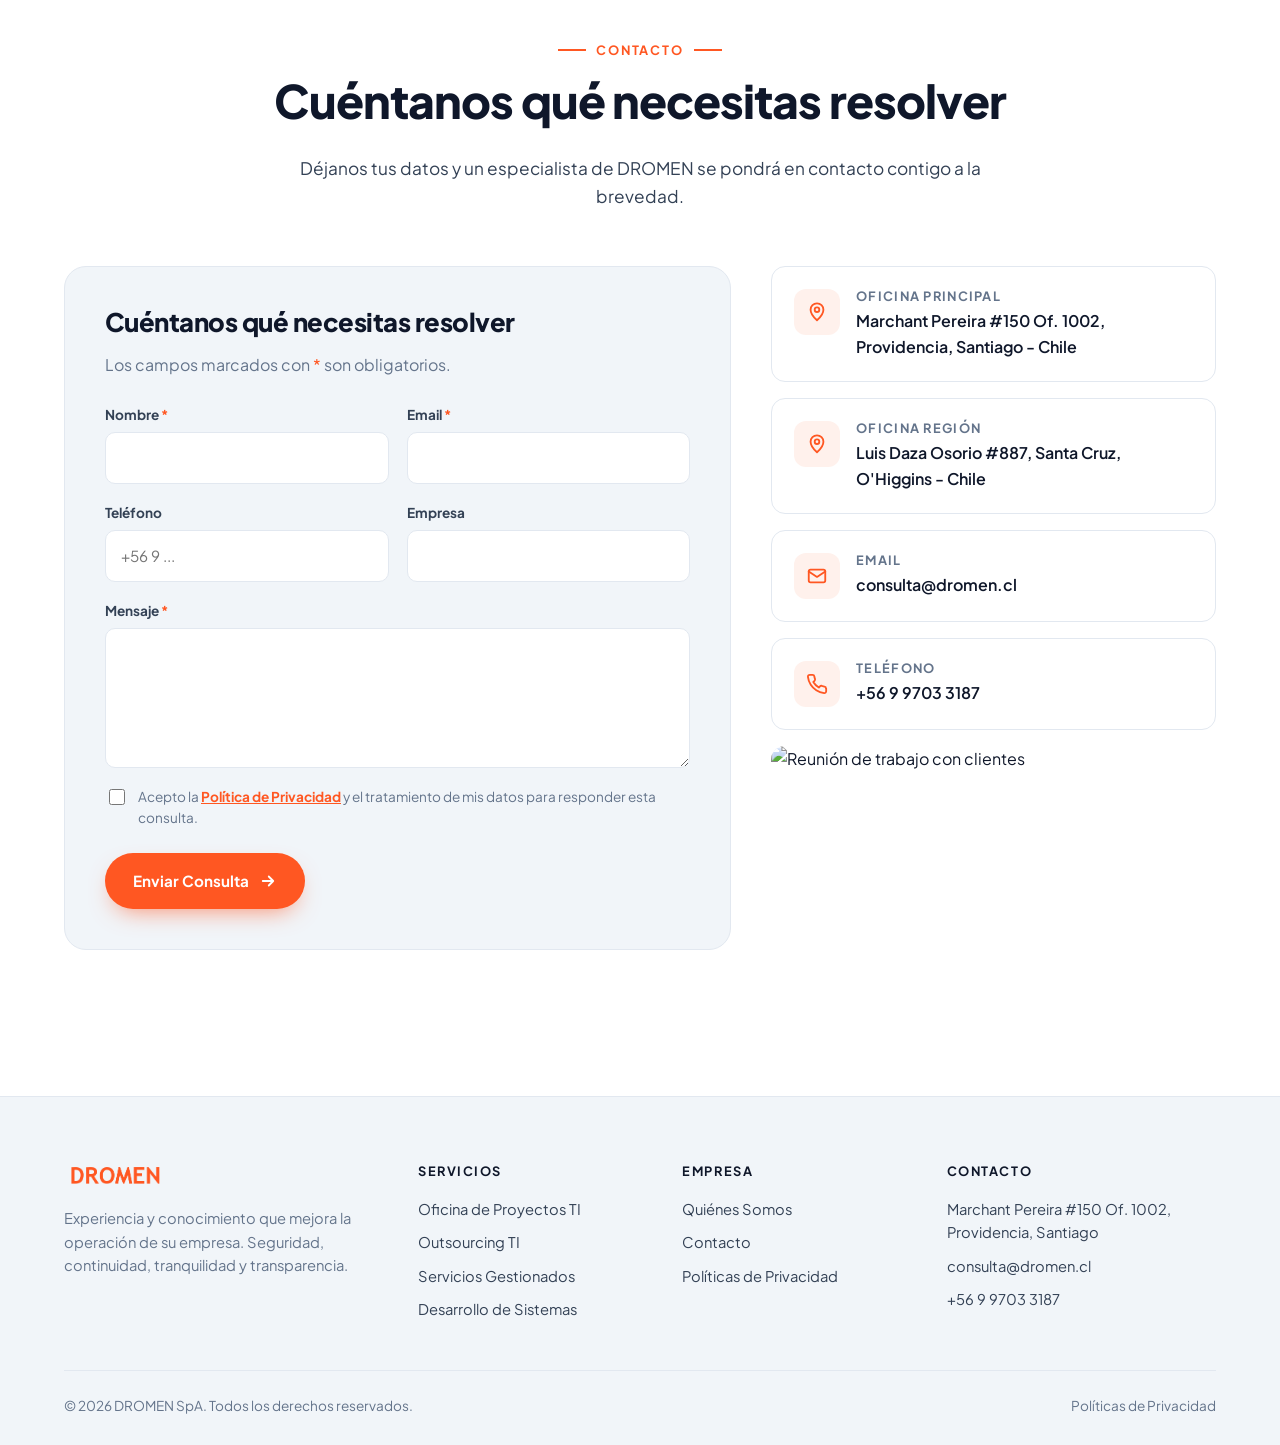
==== commit 506feae8: "Favicon y cambio tamaño logo Co-Authored-By: Claude Opus 5.5 <noreply@anthropic.com>" ====
--- a/index.html
+++ b/index.html
@@ -6,7 +6,11 @@
   <title>DROMEN | Servicios Integrales de Tecnología</title>
   <meta name="description" content="DROMEN: Oficina de Proyectos TI (PMO), Outsourcing TI, Servicios Gestionados y Desarrollo de Sistemas. Experiencia y conocimiento que mejora la operación de su empresa.">
   <meta name="theme-color" content="#FF5722">
-  <link rel="icon" type="image/png" href="assets/img/logo-dromen.png">
+  <link rel="icon" href="favicon.ico" sizes="48x48">
+  <link rel="icon" type="image/png" sizes="32x32" href="assets/img/favicon-32.png">
+  <link rel="icon" type="image/png" sizes="192x192" href="assets/img/favicon-192.png">
+  <link rel="apple-touch-icon" href="assets/img/apple-touch-icon.png">
+  <link rel="manifest" href="site.webmanifest">
   <link rel="preconnect" href="https://fonts.googleapis.com">
   <link rel="preconnect" href="https://fonts.gstatic.com" crossorigin>
   <link href="https://fonts.googleapis.com/css2?family=Plus+Jakarta+Sans:wght@400;500;600;700;800&display=swap" rel="stylesheet">
--- a/assets/css/styles.css
+++ b/assets/css/styles.css
@@ -64,10 +64,16 @@
 /* ---------- Header ---------- */
 .site-header {
   position: sticky; top: 0; z-index: 100;
-  background: rgba(255, 255, 255, .92);
-  backdrop-filter: saturate(160%) blur(12px);
   border-bottom: 1px solid transparent;
   transition: border-color .3s, box-shadow .3s;
+}
+/* El desenfoque va en un pseudo-elemento: backdrop-filter en el header convertiría
+   al header en contenedor del menú móvil (position: fixed) y lo recortaría. */
+.site-header::before {
+  content: ""; position: absolute; inset: 0; z-index: -1;
+  background: rgba(255, 255, 255, .92);
+  -webkit-backdrop-filter: saturate(160%) blur(12px);
+  backdrop-filter: saturate(160%) blur(12px);
 }
 .site-header.scrolled { border-color: var(--border); box-shadow: 0 6px 20px -16px rgba(15, 23, 42, .4); }
 .header-inner { height: var(--header-h); display: flex; align-items: center; justify-content: space-between; gap: 24px; }
@@ -89,7 +95,7 @@
 .main-nav .nav-cta:hover { background: var(--primary-dark); color: #fff; }
 
 .logo { display: flex; align-items: center; margin-left: auto; }
-.logo img { height: 34px; width: auto; }
+.logo img { height: 51px; width: auto; }
 
 .nav-toggle {
   display: none; width: 44px; height: 44px; border: 1px solid var(--border); border-radius: 10px;
@@ -341,11 +347,13 @@
   :root { --header-h: 68px; }
   .nav-toggle { display: inline-flex; }
   .main-nav {
-    position: fixed; top: var(--header-h); left: 0; right: 0; bottom: 0;
-    background: #fff; padding: 24px; transform: translateX(-100%); transition: transform .3s ease; overflow-y: auto;
+    position: fixed; top: var(--header-h); left: 0; right: 0;
+    height: calc(100vh - var(--header-h)); height: calc(100dvh - var(--header-h));
+    background: #fff; padding: 24px; transform: translateX(-100%); visibility: hidden;
+    transition: transform .3s ease, visibility 0s linear .3s; overflow-y: auto;
     border-top: 1px solid var(--border);
   }
-  .main-nav.open { transform: none; }
+  .main-nav.open { transform: none; visibility: visible; transition: transform .3s ease; }
   .main-nav ul { flex-direction: column; gap: 4px; }
   .main-nav a { font-size: 1.1rem; padding: 14px 12px; border-bottom: 1px solid var(--border); border-radius: 0; }
   .main-nav a::after { display: none; }
@@ -364,7 +372,7 @@
 
 @media (max-width: 640px) {
   .container { padding: 0 16px; }
-  .logo img { height: 28px; }
+  .logo img { height: 42px; }
   .pillars-grid { grid-template-columns: 1fr; }
   .pillar { border-right: 0 !important; border-bottom: 1px solid var(--border); }
   .pillar:last-child { border-bottom: 0; }
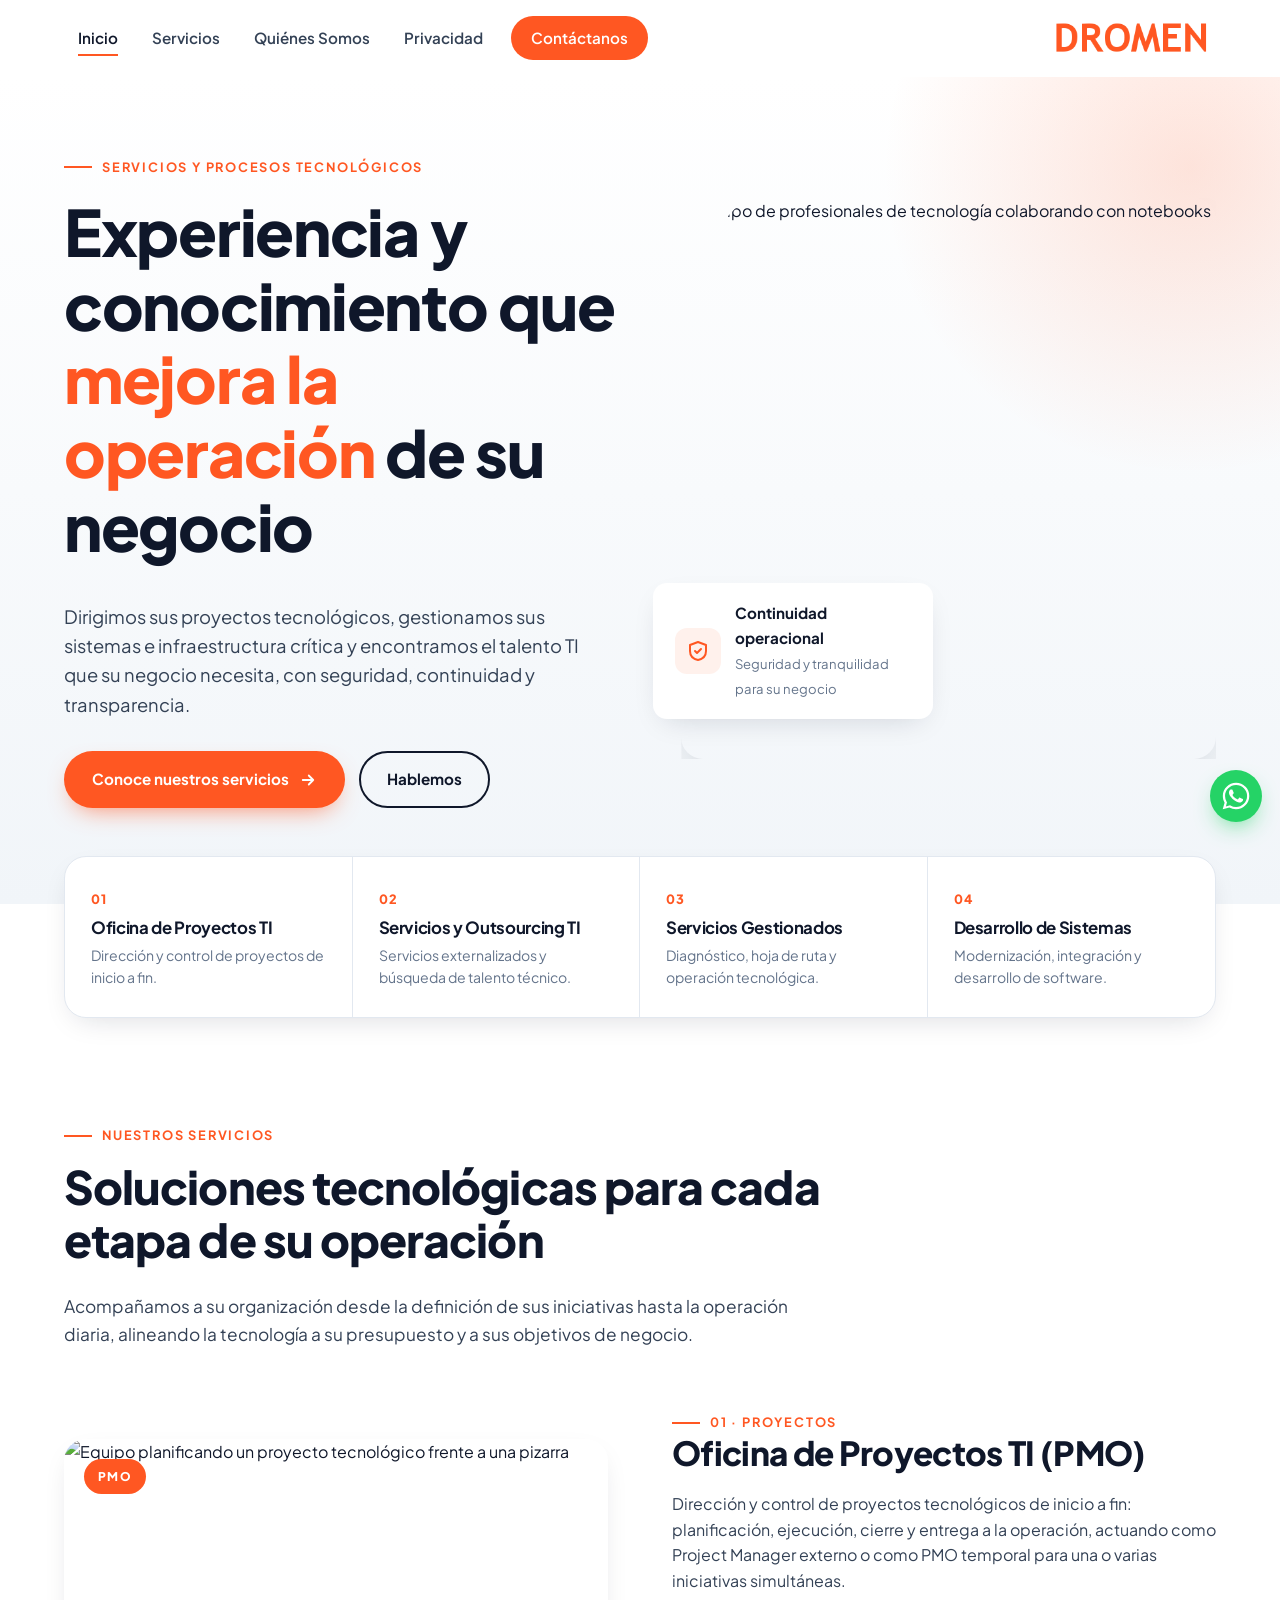
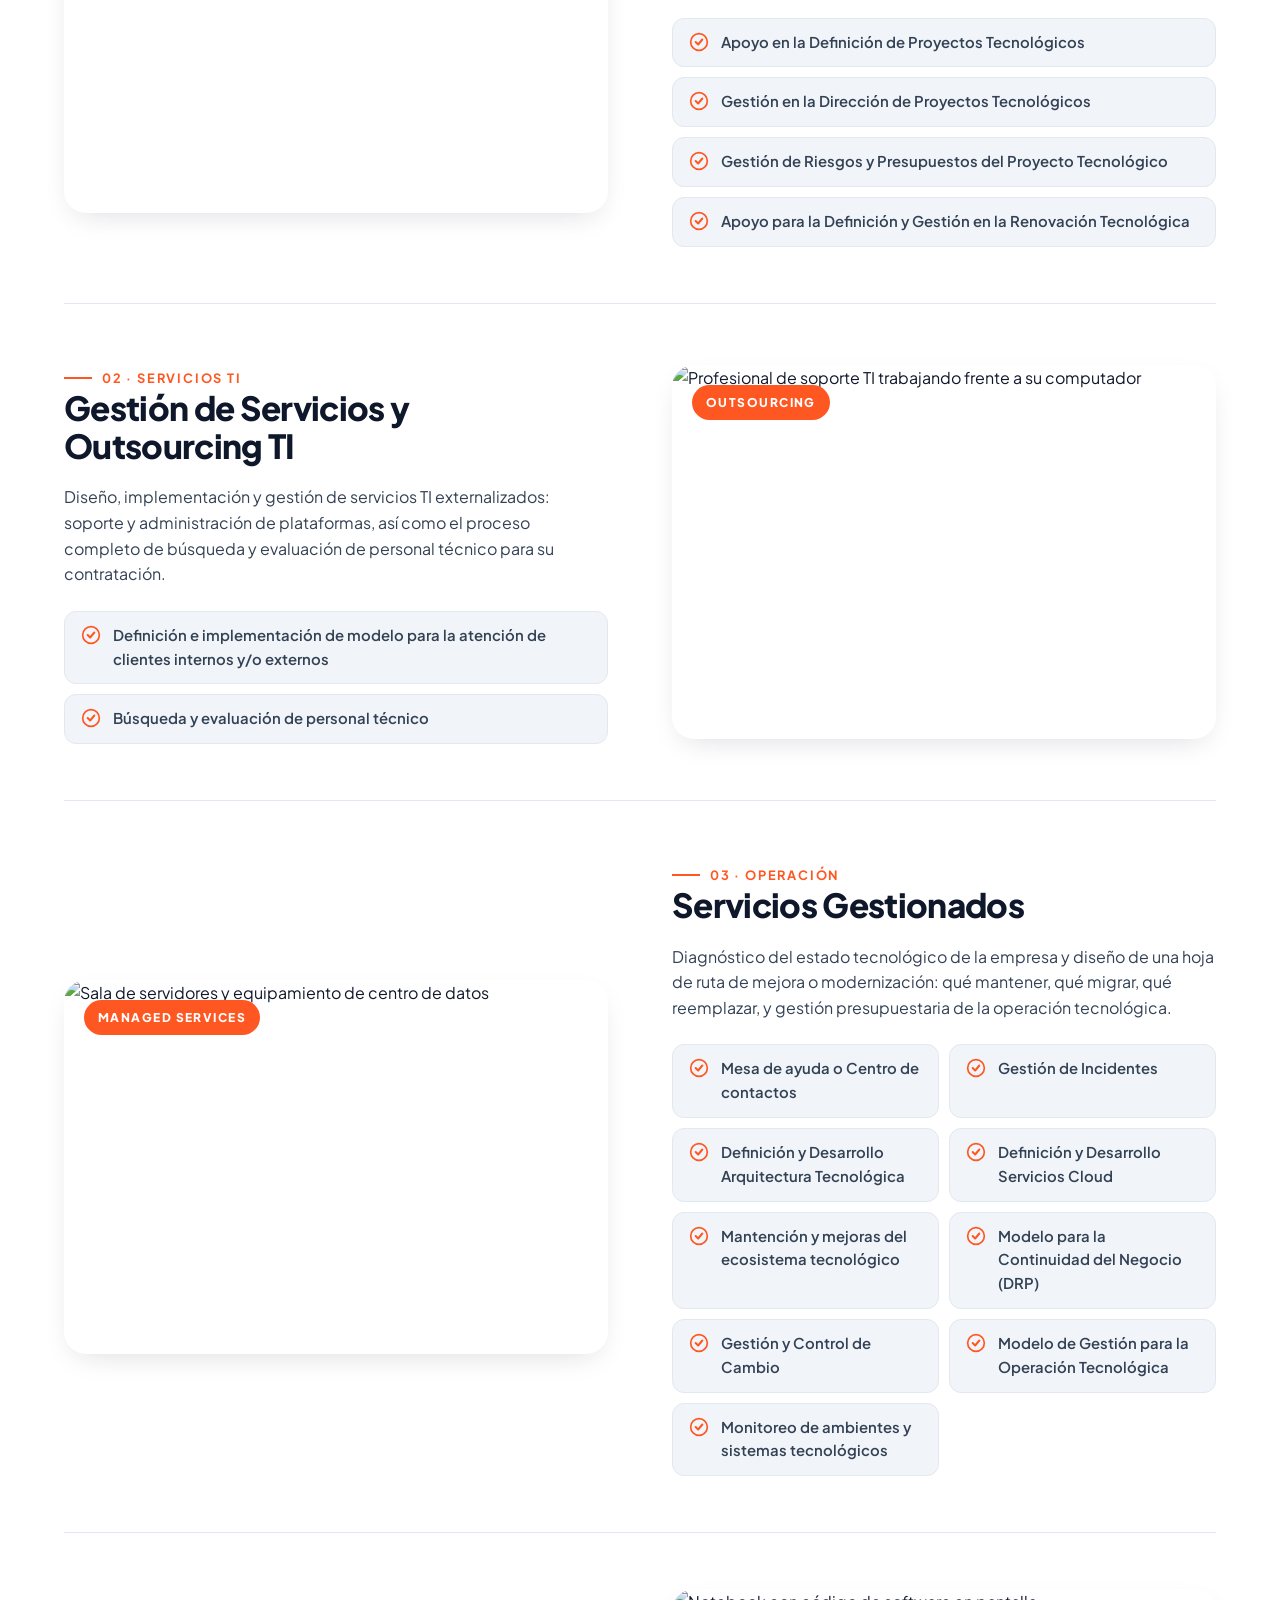
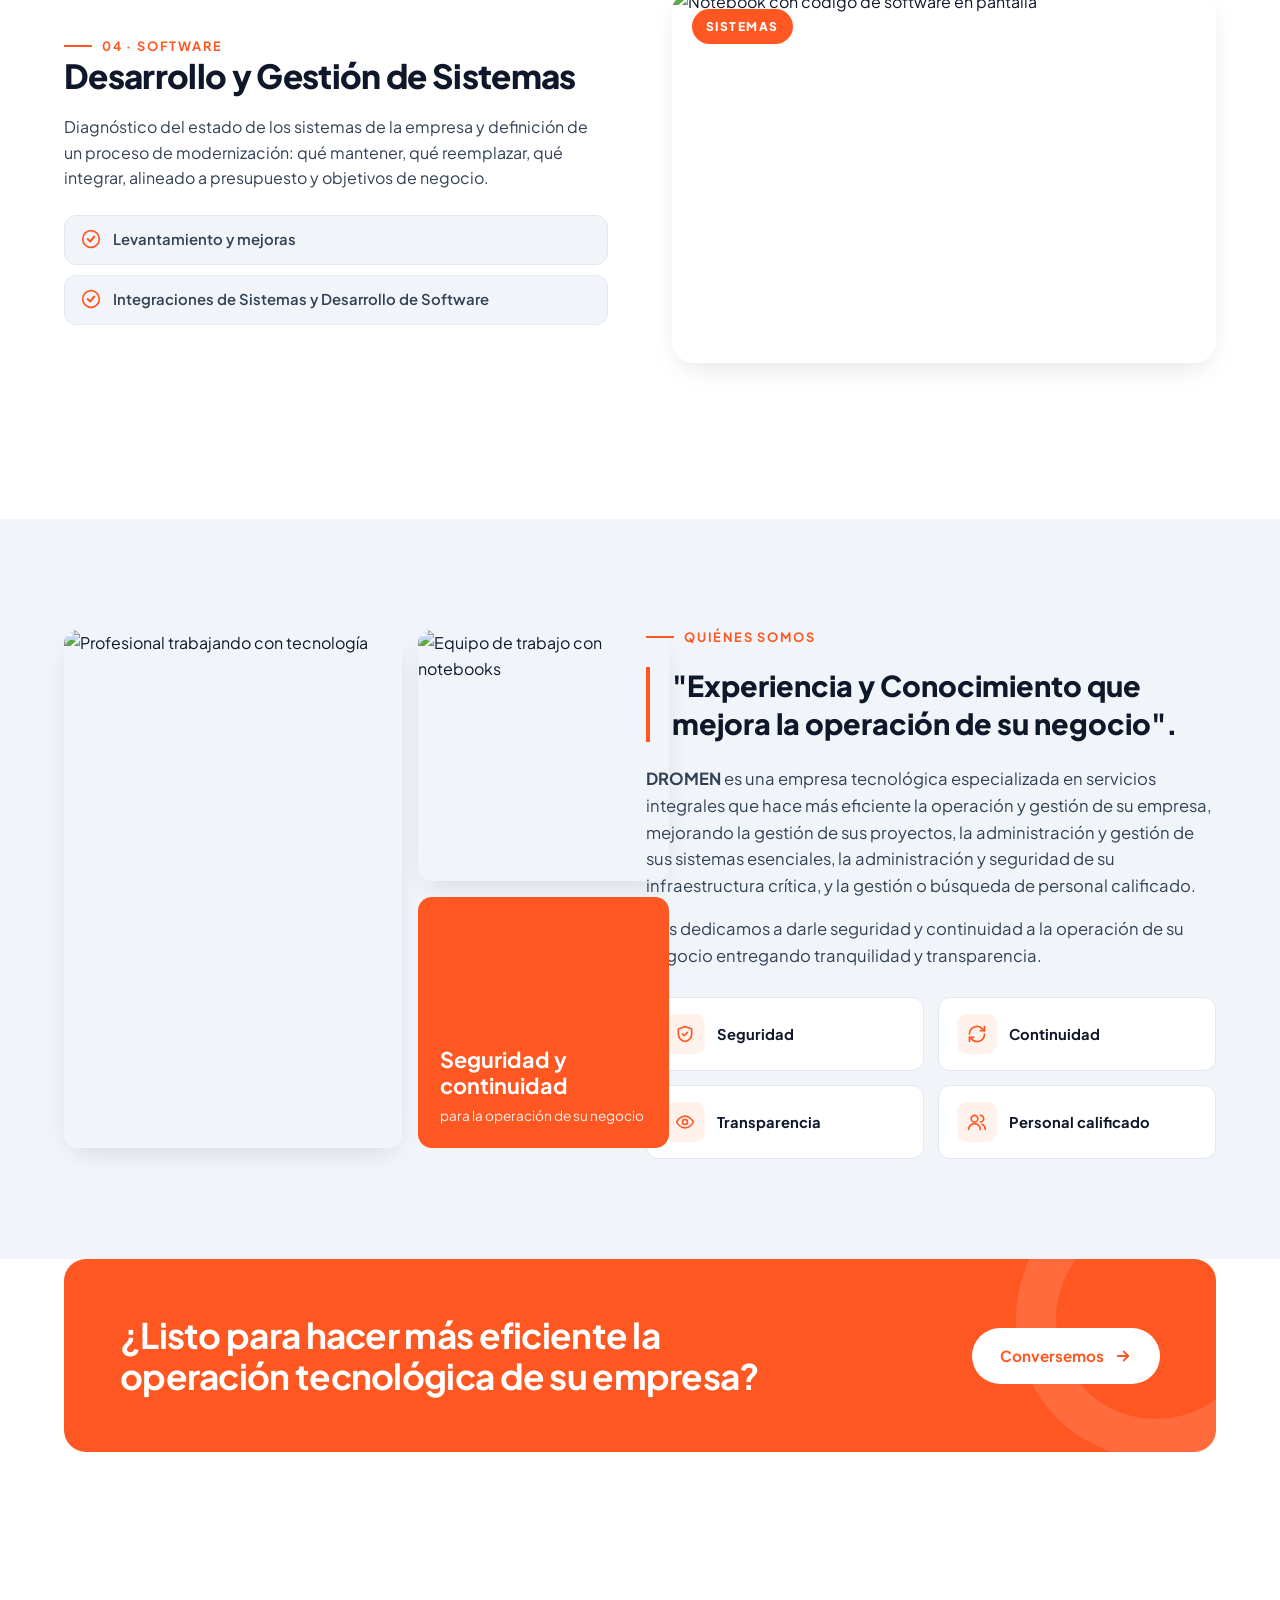
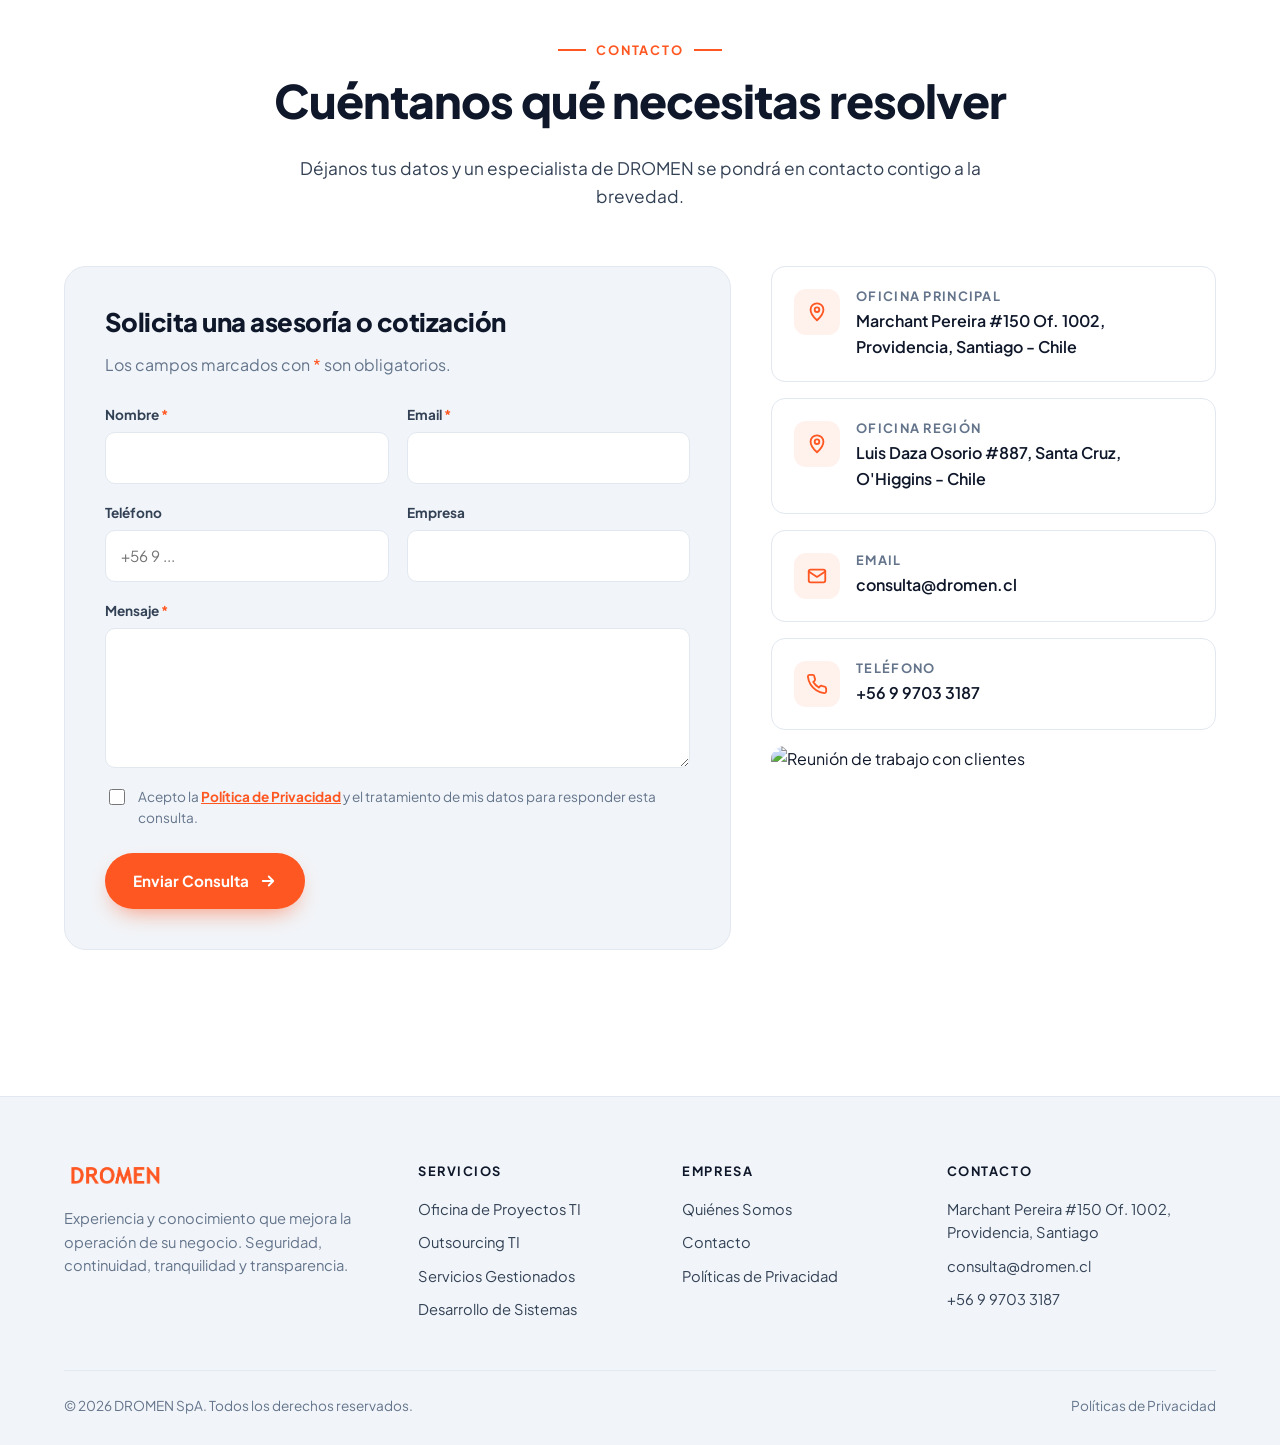
==== commit 4ed842ba: "Se agrega contacto WhatsApp y SEO Co-Authored-By: Claude Opus 5.5 <noreply@anthropic.com>" ====
--- a/index.html
+++ b/index.html
@@ -3,8 +3,20 @@
 <head>
   <meta charset="UTF-8">
   <meta name="viewport" content="width=device-width, initial-scale=1.0">
-  <title>DROMEN | Servicios Integrales de Tecnología</title>
-  <meta name="description" content="DROMEN: Oficina de Proyectos TI (PMO), Outsourcing TI, Servicios Gestionados y Desarrollo de Sistemas. Experiencia y conocimiento que mejora la operación de su empresa.">
+  <title>DROMEN | Servicios y Consultoría Informática, PMO y Outsourcing TI</title>
+  <meta name="description" content="Consultoría Tecnológica, Oficina de Proyectos TI (PMO), Outsourcing TI, Desarrollo de Software e Integraciones.">
+  <link rel="canonical" href="https://dromen.cl/">
+  <meta property="og:type" content="website">
+  <meta property="og:site_name" content="DROMEN">
+  <meta property="og:locale" content="es_CL">
+  <meta property="og:url" content="https://dromen.cl/">
+  <meta property="og:title" content="DROMEN | Servicios y Consultoría Informática, PMO y Outsourcing TI">
+  <meta property="og:description" content="Consultoría Tecnológica, Oficina de Proyectos TI (PMO), Outsourcing TI, Desarrollo de Software e Integraciones.">
+  <meta property="og:image" content="https://dromen.cl/assets/img/og-dromen.jpg">
+  <meta property="og:image:width" content="1200">
+  <meta property="og:image:height" content="630">
+  <meta property="og:image:alt" content="DROMEN - Servicios y Procesos Tecnológicos">
+  <meta name="twitter:card" content="summary_large_image">
   <meta name="theme-color" content="#FF5722">
   <link rel="icon" href="favicon.ico" sizes="48x48">
   <link rel="icon" type="image/png" sizes="32x32" href="assets/img/favicon-32.png">
@@ -15,6 +27,72 @@
   <link rel="preconnect" href="https://fonts.gstatic.com" crossorigin>
   <link href="https://fonts.googleapis.com/css2?family=Plus+Jakarta+Sans:wght@400;500;600;700;800&display=swap" rel="stylesheet">
   <link rel="stylesheet" href="assets/css/styles.css">
+  <link rel="stylesheet" href="assets/css/whatsapp.css">
+  <script type="application/ld+json">
+  {
+    "@context": "https://schema.org",
+    "@graph": [
+      {
+        "@type": "ProfessionalService",
+        "@id": "https://dromen.cl/#organizacion",
+        "name": "DROMEN",
+        "legalName": "DROMEN SpA",
+        "url": "https://dromen.cl/",
+        "logo": "https://dromen.cl/assets/img/logo-dromen.png",
+        "image": "https://dromen.cl/assets/img/og-dromen.jpg",
+        "slogan": "Experiencia y conocimiento que mejora la operación de su negocio",
+        "description": "Empresa tecnológica especializada en servicios integrales: Oficina de Proyectos TI (PMO), Outsourcing TI, Servicios Gestionados y Desarrollo de Sistemas.",
+        "email": "consulta@dromen.cl",
+        "telephone": "+56997033187",
+        "areaServed": { "@type": "Country", "name": "Chile" },
+        "address": {
+          "@type": "PostalAddress",
+          "streetAddress": "Marchant Pereira 150, Of. 1002",
+          "addressLocality": "Providencia",
+          "addressRegion": "Región Metropolitana",
+          "addressCountry": "CL"
+        },
+        "department": {
+          "@type": "ProfessionalService",
+          "name": "DROMEN - Oficina Región",
+          "telephone": "+56997033187",
+          "address": {
+            "@type": "PostalAddress",
+            "streetAddress": "Luis Daza Osorio 887",
+            "addressLocality": "Santa Cruz",
+            "addressRegion": "O'Higgins",
+            "addressCountry": "CL"
+          }
+        },
+        "contactPoint": {
+          "@type": "ContactPoint",
+          "contactType": "customer service",
+          "telephone": "+56997033187",
+          "email": "consulta@dromen.cl",
+          "availableLanguage": "es"
+        },
+        "hasOfferCatalog": {
+          "@type": "OfferCatalog",
+          "name": "Servicios DROMEN",
+          "itemListElement": [
+            { "@type": "Offer", "itemOffered": { "@type": "Service", "name": "Oficina de Proyectos TI (PMO)", "url": "https://dromen.cl/#pmo" } },
+            { "@type": "Offer", "itemOffered": { "@type": "Service", "name": "Gestión de Servicios y Outsourcing TI", "url": "https://dromen.cl/#outsourcing" } },
+            { "@type": "Offer", "itemOffered": { "@type": "Service", "name": "Servicios Gestionados", "url": "https://dromen.cl/#gestionados" } },
+            { "@type": "Offer", "itemOffered": { "@type": "Service", "name": "Desarrollo y Gestión de Sistemas", "url": "https://dromen.cl/#sistemas" } }
+          ]
+        }
+      },
+      {
+        "@type": "WebSite",
+        "@id": "https://dromen.cl/#sitio",
+        "url": "https://dromen.cl/",
+        "name": "DROMEN",
+        "inLanguage": "es-CL",
+        "publisher": { "@id": "https://dromen.cl/#organizacion" }
+      }
+    ]
+  }
+  </script>
 </head>
 <body>
 
@@ -58,8 +136,8 @@
     <section class="hero" id="inicio">
       <div class="container hero-grid">
         <div class="hero-text reveal">
-          <span class="eyebrow">Servicios integrales de tecnología</span>
-          <h1>Experiencia y conocimiento que <span class="accent">mejora la operación</span> de su empresa</h1>
+          <span class="eyebrow">Servicios y Procesos Tecnológicos</span>
+          <h1>Experiencia y conocimiento que <span class="accent">mejora la operación</span> de su negocio</h1>
           <p class="hero-lead">Dirigimos sus proyectos tecnológicos, gestionamos sus sistemas e infraestructura crítica y encontramos el talento TI que su negocio necesita, con seguridad, continuidad y transparencia.</p>
           <div class="hero-actions">
             <a href="#servicios" class="btn btn-primary">Conoce nuestros servicios <svg><use href="#i-arrow"/></svg></a>
@@ -187,7 +265,7 @@
         </div>
         <div class="about-body reveal">
           <span class="eyebrow">Quiénes somos</span>
-          <blockquote>"Experiencia y Conocimiento que mejora la operación de su empresa".</blockquote>
+          <blockquote>"Experiencia y Conocimiento que mejora la operación de su negocio".</blockquote>
           <p><strong>DROMEN</strong> es una empresa tecnológica especializada en servicios integrales que hace más eficiente la operación y gestión de su empresa, mejorando la gestión de sus proyectos, la administración y gestión de sus sistemas esenciales, la administración y seguridad de su infraestructura crítica, y la gestión o búsqueda de personal calificado.</p>
           <p>Nos dedicamos a darle seguridad y continuidad a la operación de su negocio entregando tranquilidad y transparencia.</p>
           <div class="values">
@@ -221,7 +299,7 @@
 
         <div class="contact-grid">
           <form class="contact-form reveal" id="contact-form" novalidate>
-            <h3>Cuéntanos qué necesitas resolver</h3>
+            <h3>Solicita una asesoría o cotización</h3>
             <p class="sub">Los campos marcados con <span style="color:var(--primary)">*</span> son obligatorios.</p>
             <div class="form-grid">
               <div class="field">
@@ -263,19 +341,19 @@
           <aside class="contact-info reveal" aria-label="Datos de contacto">
             <div class="info-card">
               <div class="ico"><svg><use href="#i-pin"/></svg></div>
-              <div><h4>Oficina Principal</h4><p>Marchant Pereira #150 Of. 1002, Providencia, Santiago - Chile</p></div>
+              <div><h3>Oficina Principal</h3><p>Marchant Pereira #150 Of. 1002, Providencia, Santiago - Chile</p></div>
             </div>
             <div class="info-card">
               <div class="ico"><svg><use href="#i-pin"/></svg></div>
-              <div><h4>Oficina Región</h4><p>Luis Daza Osorio #887, Santa Cruz, O'Higgins - Chile</p></div>
+              <div><h3>Oficina Región</h3><p>Luis Daza Osorio #887, Santa Cruz, O'Higgins - Chile</p></div>
             </div>
             <div class="info-card">
               <div class="ico"><svg><use href="#i-mail"/></svg></div>
-              <div><h4>Email</h4><a href="mailto:consulta@dromen.cl">consulta@dromen.cl</a></div>
+              <div><h3>Email</h3><a href="mailto:consulta@dromen.cl">consulta@dromen.cl</a></div>
             </div>
             <div class="info-card">
               <div class="ico"><svg><use href="#i-phone"/></svg></div>
-              <div><h4>Teléfono</h4><a href="tel:+56997033187">+56 9 9703 3187</a></div>
+              <div><h3>Teléfono</h3><a href="tel:+56997033187">+56 9 9703 3187</a></div>
             </div>
             <div class="contact-photo">
               <img src="https://images.unsplash.com/photo-1600880292203-757bb62b4baf?auto=format&fit=crop&w=800&q=75" alt="Reunión de trabajo con clientes" loading="lazy">
@@ -292,10 +370,10 @@
       <div class="footer-grid">
         <div>
           <a href="#inicio" class="logo"><img src="assets/img/logo-dromen.png" alt="DROMEN" width="160" height="35" style="height:30px"></a>
-          <p>Experiencia y conocimiento que mejora la operación de su empresa. Seguridad, continuidad, tranquilidad y transparencia.</p>
+          <p>Experiencia y conocimiento que mejora la operación de su negocio. Seguridad, continuidad, tranquilidad y transparencia.</p>
         </div>
         <div>
-          <h5>Servicios</h5>
+          <p class="footer-title">Servicios</p>
           <ul>
             <li><a href="#pmo">Oficina de Proyectos TI</a></li>
             <li><a href="#outsourcing">Outsourcing TI</a></li>
@@ -304,7 +382,7 @@
           </ul>
         </div>
         <div>
-          <h5>Empresa</h5>
+          <p class="footer-title">Empresa</p>
           <ul>
             <li><a href="#nosotros">Quiénes Somos</a></li>
             <li><a href="#contacto">Contacto</a></li>
@@ -312,7 +390,7 @@
           </ul>
         </div>
         <div>
-          <h5>Contacto</h5>
+          <p class="footer-title">Contacto</p>
           <ul>
             <li>Marchant Pereira #150 Of. 1002, Providencia, Santiago</li>
             <li><a href="mailto:consulta@dromen.cl">consulta@dromen.cl</a></li>
@@ -328,6 +406,7 @@
   </footer>
 
   <button class="to-top" aria-label="Volver arriba"><svg><use href="#i-up"/></svg></button>
+  <a class="wa-float" href="https://wa.me/56997033187?text=Hola%20DROMEN%2C%20quisiera%20informaci%C3%B3n%20sobre%20sus%20servicios." target="_blank" rel="noopener" aria-label="Escríbenos por WhatsApp" title="Escríbenos por WhatsApp"><svg viewBox="0 0 24 24" fill="currentColor" aria-hidden="true"><path d="M17.47 14.38c-.3-.15-1.76-.87-2.03-.97-.27-.1-.47-.15-.67.15-.2.3-.77.97-.94 1.17-.17.2-.35.22-.65.07-.3-.15-1.26-.46-2.4-1.48-.89-.79-1.49-1.77-1.66-2.07-.17-.3-.02-.46.13-.61.13-.13.3-.35.45-.52.15-.17.2-.3.3-.5.1-.2.05-.37-.02-.52-.08-.15-.67-1.62-.92-2.22-.24-.58-.49-.5-.67-.51h-.57c-.2 0-.52.07-.8.37-.27.3-1.04 1.02-1.04 2.48s1.07 2.88 1.21 3.08c.15.2 2.1 3.2 5.08 4.49.71.31 1.26.49 1.69.63.71.23 1.36.2 1.87.12.57-.09 1.76-.72 2.01-1.41.25-.7.25-1.29.17-1.41-.07-.13-.27-.2-.57-.35M12.05 21.5h-.01a9.4 9.4 0 0 1-4.8-1.31l-.34-.2-3.57.93.95-3.48-.22-.36a9.4 9.4 0 0 1-1.44-5.03C2.62 6.85 6.85 2.62 12.06 2.62c2.52 0 4.9.99 6.68 2.77a9.36 9.36 0 0 1 2.76 6.68c0 5.21-4.24 9.43-9.45 9.43m8.04-17.47A11.3 11.3 0 0 0 12.05.7C5.8.7.7 5.79.7 12.05c0 2 .52 3.95 1.52 5.67L.6 23.3l5.71-1.5a11.3 11.3 0 0 0 5.73 1.46h.01c6.26 0 11.35-5.09 11.35-11.35 0-3.03-1.18-5.88-3.32-8.02"/></svg></a>
 
   <script src="assets/js/main.js"></script>
 </body>
--- a/assets/css/styles.css
+++ b/assets/css/styles.css
@@ -270,7 +270,7 @@
 .info-card:hover { border-color: var(--primary); box-shadow: var(--shadow); }
 .info-card .ico { flex: none; width: 46px; height: 46px; border-radius: 12px; background: var(--primary-soft); color: var(--primary); display: grid; place-items: center; }
 .info-card .ico svg { width: 22px; height: 22px; }
-.info-card h4 { font-size: .8rem; letter-spacing: .1em; text-transform: uppercase; color: var(--muted); margin: 0 0 4px; }
+.info-card h3 { font-size: .8rem; letter-spacing: .1em; text-transform: uppercase; color: var(--muted); margin: 0 0 4px; }
 .info-card p, .info-card a { margin: 0; font-weight: 600; color: var(--ink); word-break: break-word; }
 .info-card a:hover { color: var(--primary); }
 .contact-photo { border-radius: var(--radius); overflow: hidden; aspect-ratio: 16 / 9; }
@@ -281,7 +281,7 @@
 .footer-grid { display: grid; grid-template-columns: 1.4fr 1fr 1fr 1.2fr; gap: 40px; }
 .site-footer .logo { margin: 0 0 16px; }
 .site-footer p { color: var(--muted); font-size: .92rem; }
-.site-footer h5 { font-size: .8rem; letter-spacing: .12em; text-transform: uppercase; color: var(--ink); margin: 0 0 16px; }
+.site-footer .footer-title { font-size: .8rem; font-weight: 700; letter-spacing: .12em; text-transform: uppercase; color: var(--ink); margin: 0 0 16px; }
 .site-footer ul { list-style: none; padding: 0; margin: 0; display: grid; gap: 10px; }
 .site-footer ul a, .site-footer ul li { color: var(--ink-2); font-size: .92rem; }
 .site-footer ul a:hover { color: var(--primary); }
@@ -300,7 +300,7 @@
 .policy { padding: 64px 0 100px; }
 .policy-grid { display: grid; grid-template-columns: 260px 1fr; gap: 56px; align-items: start; }
 .policy-toc { position: sticky; top: calc(var(--header-h) + 24px); background: var(--bg-alt); border: 1px solid var(--border); border-radius: var(--radius); padding: 22px; }
-.policy-toc h4 { font-size: .8rem; letter-spacing: .12em; text-transform: uppercase; color: var(--muted); }
+.policy-toc .toc-title { font-size: .8rem; font-weight: 700; line-height: 1.15; letter-spacing: .12em; text-transform: uppercase; color: var(--muted); margin: 0 0 .6em; }
 .policy-toc ol { margin: 0; padding: 0; list-style: none; display: grid; gap: 4px; }
 .policy-toc a { display: block; font-size: .88rem; color: var(--ink-2); padding: 6px 10px; border-radius: 8px; }
 .policy-toc a:hover { background: #fff; color: var(--primary); }
--- a/assets/css/whatsapp.css
+++ b/assets/css/whatsapp.css
@@ -0,0 +1,13 @@
+/* DROMEN — botón flotante de WhatsApp (se ubica sobre el botón "volver arriba") */
+.wa-float {
+  position: fixed; right: 18px; bottom: 78px; width: 52px; height: 52px; border-radius: 50%;
+  background: #25D366; color: #fff; display: grid; place-items: center;
+  box-shadow: 0 10px 24px -10px rgba(37, 211, 102, .9); transition: transform .3s, background .3s; z-index: 89;
+}
+.wa-float:hover { background: #1EBE5A; transform: translateY(-3px); }
+.wa-float:focus-visible { outline: 3px solid #128C7E; outline-offset: 3px; }
+.wa-float svg { width: 28px; height: 28px; }
+
+@media (prefers-reduced-motion: reduce) {
+  .wa-float { transition: none; }
+}
